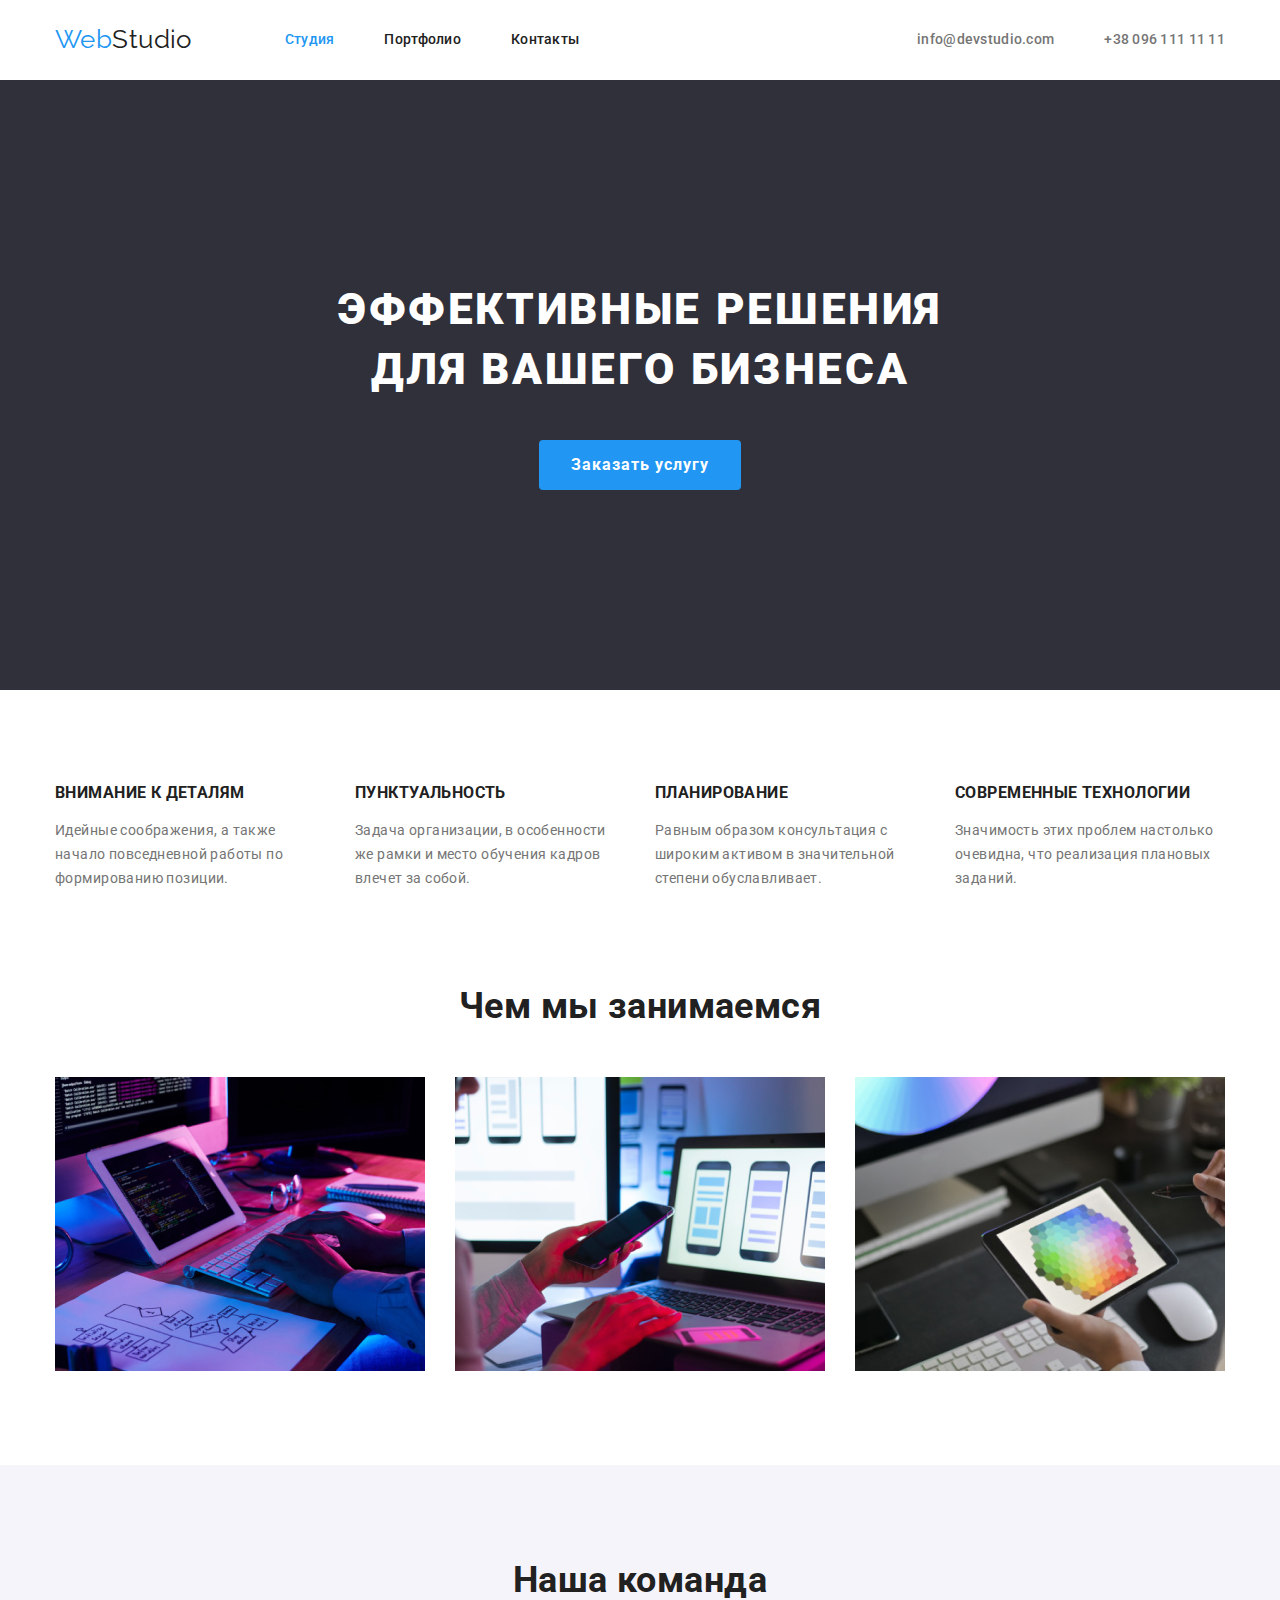
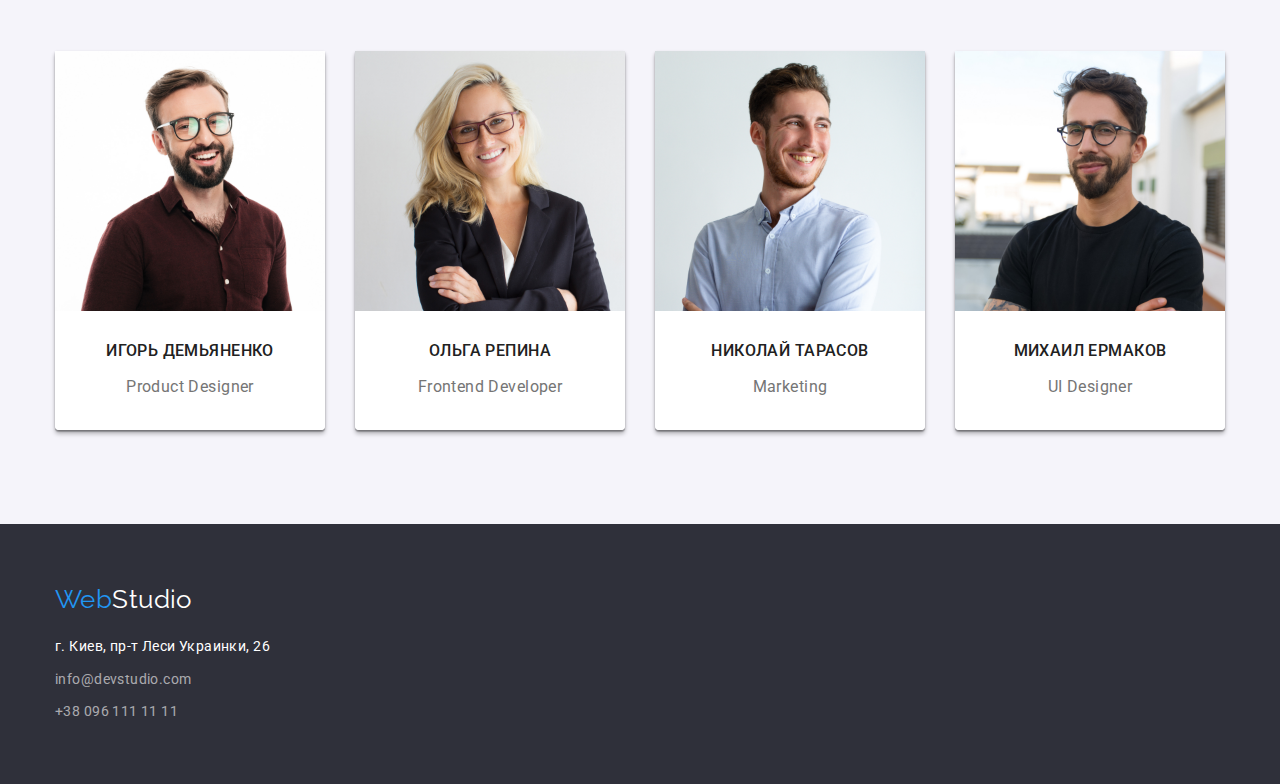
==== index.html @ 0810f449 "Add files from hm#3" ====
<!DOCTYPE html>
<html lang="ru">
  <head>
    <meta charset="UTF-8">
    <meta name="viewport" content="width=device-width, initial-scale=1.0">
    <title>Студия</title>
    <link 
        href="https://fonts.googleapis.com/css2?family=Raleway:wght@700&family=Roboto:wght@400;500;700;900&display=swap" rel="stylesheet">
    <link 
        rel="stylesheet" href="https://cdnjs.cloudflare.com/ajax/libs/modern-normalize/1.0.0/modern-normalize.min.css">
    <link rel="stylesheet" href="./css/styles.css" />
  </head>
  <body>
      <!-- Шапка сайта -->
    <header>
        <div class="container header">
            <nav class="site-nav-menu">
                <a href="./index.html" class="logo" lang="en"> Web<span class="accent">Studio</span></a>
                <ul class="site-nav list">
                    <li class="item"><a href="" class="link current">Студия</a></li>
                    <li class="item"><a href="./portfolio.html" class="link">Портфолио</a></li>
                    <li class="item"><a href="" class="link">Контакты</a></li>
                </ul>
            </nav>
                      
            <ul class="contacts list">
                <li class="item"><a href="mailto:info@devstudio.com" lang="en" class="link">info@devstudio.com</a></li>
                <li class="item"><a href="tel:+380961111111" class="link">+38 096 111 11 11</a></li>
            </ul>           
        </div>
    </header>

    <main>
    <!-- Герой -->
    <section class="hero">
        <h1 class="hero-title">Эффективные решения <br> для вашего бизнеса</h1>
        <button class="button primary">Заказать услугу</button>
    </section>

    <!-- Наши особенности -->
    <section>
        <div class="container feature-list">
            <h2 hidden>Наши особенности</h2>
                <ul class="features list">
                    <li class="item">
                        <h3 class="title">Внимание к деталям</h3>
                            <p>
                                Идейные соображения, а также начало повседневной работы по формированию позиции.
                            </p>
                    </li>
                    <li class="item">
                        <h3 class="title">Пунктуальность</h3>
                            <p>
                                Задача организации, в особенности же рамки и место обучения кадров влечет за собой.
                            </p>
                </li>
                <li class="item">
                    <h3 class="title">Планирование</h3>
                        <p>
                            Равным образом консультация с широким активом в значительной степени обуславливает.
                        </p>
                </li>
                <li class="item">
                    <h3 class="title">Современные технологии</h3>
                        <p>
                            Значимость этих проблем настолько очевидна, что реализация плановых заданий.
                        </p>
                </li>
            </ul>         
        </div>
    </section>

    <!-- Чем мы занимаемся -->
    <section class="section">
        <div class="container">
            <h2 class="section-title">Чем мы занимаемся</h2>

            <ul class="services list">
                <li class="item">
                    <a href="">
                        <img src="./images/programer-working-his-desk-office.jpg" alt="программист работает" width="370">
                    </a>
                </li>
                <li class="item">
                    <a href="">
                        <img src="./images/developing-application-smartphones.jpg" alt="смартфон приложения" width="370">
                    </a>
                </li>
                <li class="item">
                    <a href="">
                        <img src="./images/selection-graphic-tablet.jpg" alt="планшет графика" width="370">
                    </a>   
                </li>
            </ul>
        </div>
    </section>

    <!-- Наша команда -->
    <section class="section-team">
        <div class="container">
            <h2 class="section-title">Наша команда</h2>

            <ul class="members list">
                <li class="item">
                    <img src="./images/igor-demianenko.jpg" alt="Игорь Демьяненко дизайнер" width="270"> 
                    <div class="members-item">
                        <h3 class="title">Игорь Демьяненко</h3>
                        <p lang="en" class="role">Product Designer</p>   
                    </div>
                </li>
                <li class="item">
                    <img src="./images/olga-repina.jpg" alt="Ольга Репина разработчик" width="270">
                    <div class="members-item">
                        <h3 class="title">Ольга Репина</h3>
                        <p lang="en" class="role">Frontend Developer</p>
                    </div>
                </li>
                <li class="item"> 
                    <img src="./images/nikolai-tarasov.jpg" alt="Николай Тарасов маркетинг" width="270">
                    <div class="members-item">
                        <h3 class="title">Николай Тарасов</h3>
                        <p lang="en" class="role">Marketing</p>
                    </div>
                </li>
                <li class="item">
                    <img src="./images/mikhail-yermakov.jpg" alt="Михаил Ермаков дизайнер" width="270">
                    <div class="members-item">
                        <h3 class="title">Михаил Ермаков</h3>
                        <p lang="en" class="role">UI Designer</p>
                    </div>
                </li>
            </ul>
        </div>
    </section>
    </main>

    <!-- Футер -->
    <footer class="address">
        <div class="container address-nav">
            <a href="./" class="logo" lang="en">Web<span class="accent-footer">Studio</span></a>

                <address>
                    <ul class="address list">
                        <li class="item"><a href="https://goo.gl/maps/F7UoxzN7m9sb4z4G9" target="_blank" rel="noopener noreferer" class="link">г. Киев, пр-т Леси Украинки, 26</a></li>  
                        <li class="item"><a href="mailto:info@devstudio.com" lang="en" class="contact">info@devstudio.com</a></li> 
                        <li><a href="tel:+380961111111" class="contact">+38 096 111 11 11</a></li>
                    </ul>
                </address>
        </div>
    </footer>
  </body>
</html>
---- css/styles.css ----
/* цвет основного текста color: #757575;  */
/* вторичный цвет текста color: #212121; */
/* белый color: #FFFFFF; */
/* акцент color: #2196F3; */
/* цвет контакта rgba(255, 255, 255, 0.6); */
/* основной цвет фона background: #FFFFFF; */
/* вторичный цвет фона background: #2F303A; */
/* дополнительный цвет фона background: #F5F4FA; */
/*цвет линии: #ECECEC; */

:root {
    --primary-text-color: #757575;
    --title-text-color: #212121;
    --white-color: #FFFFFF;
    --accent-color: #2196F3;
    --contact-color: rgba(255, 255, 255, 0.6);
    --additional-bg-color: #F5F4FA;
    --secondary-bg-color: #2F303A;
    --border-line-color: #EEEEEE;
    --additional-line-color: #ECECEC;
}

html {
    box-sizing: border-box;
}

img {
    display: block;
}

body {
    background-color: var(--white-color);
    color: var(--primary-text-color);
    font-family: Roboto, sans-serif;
    font-size: 14px;
    line-height: 1.7;
    letter-spacing: 0.03em;
}

.list {
    list-style: none;
    padding: 0;
    margin: 0;
}

.container {
    margin-right: auto;
    margin-left: auto;
    width: 1200px;
    padding-left: 15px;
    padding-right: 15px;
}

/* logo */
.logo {
    display: block;
    padding-top: 24px;
    padding-bottom: 25px;

    color: var(--accent-color);
    font-family: Raleway, sans-serif;
    font-size: 26px;
    line-height: 1.2;
    text-decoration: none;
}

.logo .accent {
    color: var(--title-text-color);
}

.header {
    display: flex;
    align-items: center;
}

/* site-nav */
.site-nav{
    display: flex;
    margin-left: 93px;
}

.site-nav-menu {
    display: flex;
}

.site-nav .item:not(:last-child) {
    margin-right: 50px;
}

.site-nav .link {
    display: block;
    padding-top: 32px;
    padding-bottom: 32px;

    color: var(--title-text-color);
    font-weight: 500;
    line-height: 1.14;
    letter-spacing: 0.02em;
    text-decoration: none;
    
}

.site-nav .link:hover,
.site-nav .link:focus {
    color: var(--accent-color);
}

.site-nav .link.current {
    color: var(--accent-color);
}

/* contacts */
.contacts {
    display: flex;
    margin-left: auto;
}

.contacts .item + .item {
    margin-left: 50px;
}

.contacts .link {
    display: block;
    padding-top: 32px;
    padding-bottom: 32px;

    color: var(--primary-text-color);
    font-weight: 500;
    line-height: 1.14;
    letter-spacing: 0.02em;
    text-decoration: none;
}

.contacts .link:hover,
.contacts .link:focus {
    color: var(--accent-color);
}

/* стили для index.html */

/* hero */
.hero-title {
    margin-top: 0;
    margin-bottom: 40px;
    color: var(--white-color);
    font-weight: 900;
    font-size: 44px;
    line-height: 1.36; 
    text-transform: uppercase;
    letter-spacing: 0.06em;
}
.hero {
    background-color: var(--secondary-bg-color);
    /*outline: 2px solid tomato;*/
    text-align: center;
    padding-top: 200px;
    padding-bottom: 200px;
}

/* feature-list */
.title {
    color: var(--title-text-color);
    font-weight: 700;
    line-height: 1.14;
    text-transform: uppercase;
    margin-top: 0;
    margin-bottom: 10;
}

.features {
    display: flex;
    flex-wrap: wrap;
}

.features .item {
    width: 270px;
}

.features .item:not(:last-child) {
    margin-right: 30px;
}

.feature-list p {
    margin-top: 0;
    margin-bottom: 0;
}

.feature-list {
    padding-top: 94px;
    padding-bottom: 94px;
}

/* section */
.section-title {
    color: var(--title-text-color);
    font-weight: 700;
    font-size: 36px;
    line-height: 1.17;
    text-align: center;
    margin-top: 0;
    margin-bottom: 50px;
}

.section {
    padding-bottom: 94px;
}

.services {
    display: flex;
    flex-wrap: wrap; 
}

.services .item {
    width: 370px;
}

.services .item:not(:last-child) {
    margin-right: 30px;
}


/* our team */
.members .title {
    color: var(--title-text-color);
    font-weight: 500;
    font-size: 16px;
    line-height: 1.19;
    text-align: center;
}

.members .role {
    font-size: 16px;
    line-height: 1.19px;
    text-align: center;
}

.section-team {
    background-color: var(--additional-bg-color);
    padding-top: 94px;
    padding-bottom: 94px;

}

.section-team p {
    margin-top: 0;
    margin-bottom: 0;
    display: inline-block;
    
}

.members-item {
    min-width: 270px;
    text-align: center;
    background-color: var(--white-color);
    margin-left: 0;
    margin-right: 0;
    padding-top: 30px;
    padding-bottom: 30px;
    border-bottom-left-radius: 4px;
    border-bottom-right-radius: 4px;
}

.members {
    display: flex;
    flex-wrap: wrap;
}

.members .item {
    display: inline-block;
    width: 270px;
    border-bottom-left-radius: 4px;
    border-bottom-right-radius: 4px;
    box-shadow: 0px 2px 1px rgba(0, 0, 0, 0.2), 0px 1px 1px rgba(0, 0, 0, 0.14), 0px 1px 3px rgba(0, 0, 0, 0.12), 0px 4px 4px rgba(0, 0, 0 ,0.25);
}

.members .item:not(:last-child) {
    margin-right: 30px;
}

/* button */
.button {
    color: var(--title-text-color);
    background-color: var(--additional-bg-color);
    font-family: inherit;
}

.button.primary {
    border-radius: 4px;
    padding: 10px 32px;
    display: inline-block;
    min-width: 200px;
    border: transparent;
    color: var(--white-color);
    background-color: var(--accent-color);
    font-weight: 700;
    font-size: 16px;
    line-height: 1.9;
    align-items: center;
    text-align: center;
    letter-spacing: 0.06em;
}


/* footer */
.logo .accent-footer {
    color: var(--white-color);
}

.address .link {
    color: var(--white-color);
    font-style: normal;
    font-size: 14px;
    line-height: 1.7;
    text-decoration: none;
    
}

.address .contact {
    color: var(--contact-color);
    font-style: normal;
    font-size: 14px;
    line-height: 1.7;
    text-decoration: none;
}

.address {
    background-color: var(--secondary-bg-color);
}

.address-nav {
    padding-top: 60px;
    padding-bottom: 60px;

}

.address-nav .logo {
    padding-top: 0;
    padding-bottom: 20px;
}

.address .item {
    margin-bottom: 9px;
}

/* стили для potfolio.html */

hr {
    border: none;
    background-color: var(--additional-line-color);
    height: 1px;
}

/* portfolio-nav */
.button.secondary {
    border-radius: 4px;
    padding: 6px 22px;
    display: inline-block;
    min-width: 73px;
    border: transparent;
    color: var(--title-text-color);
    background-color: var(--additional-bg-color);
    font-weight: 500;
    font-size: 16px;
    line-height: 1.6;
    text-align: center;   
}

.button.secondary:hover,
.button.secondary:focus {
    color: var(--white-color);
    background-color: var(--accent-color);
}

.portfolio {
    padding-bottom: 94px;
    margin-top: 94px;
}

.portfolio-nav {
    display: flex;
    justify-content: space-between;
}

.flex-container {
    margin-right: auto;
    margin-left: auto;
    width: 611px;
    padding-bottom: 16px;
    margin-bottom: 34px;
}

/* work-list */

.work-nav p {
    margin-top: 0;
    margin-bottom: 0;
}

.work-nav {
    display: flex;
    flex-wrap: wrap;
    
}
.work-nav .title {
    color: var(--title-text-color);
    font-weight: 700;
    font-size: 18px;
    line-height: 2;
    letter-spacing: 0.06em;
    margin-bottom: 4px;
}

.work-nav .description {
    color: var(--primary-text-color);
    font-size: 16px;
    line-height: 1.88;
}

.work-nav .link {
    text-decoration: none;
}

.product-list {
    min-width: 322px;
    text-align: left;
    margin-left: 0;
    margin-right: 0;
    padding: 20px 24px;
}

.work-nav .item {
    width: 370px;
    margin-right: 30px;
    margin-bottom: 30px;
    border: 1px solid var(--border-line-color);
    box-shadow: none;
}

.work-nav .item:nth-child(3n) {
    margin-right: 0;
}

.work-nav .item:nth-child(- n + 3) {
    margin-bottom: 0;
}
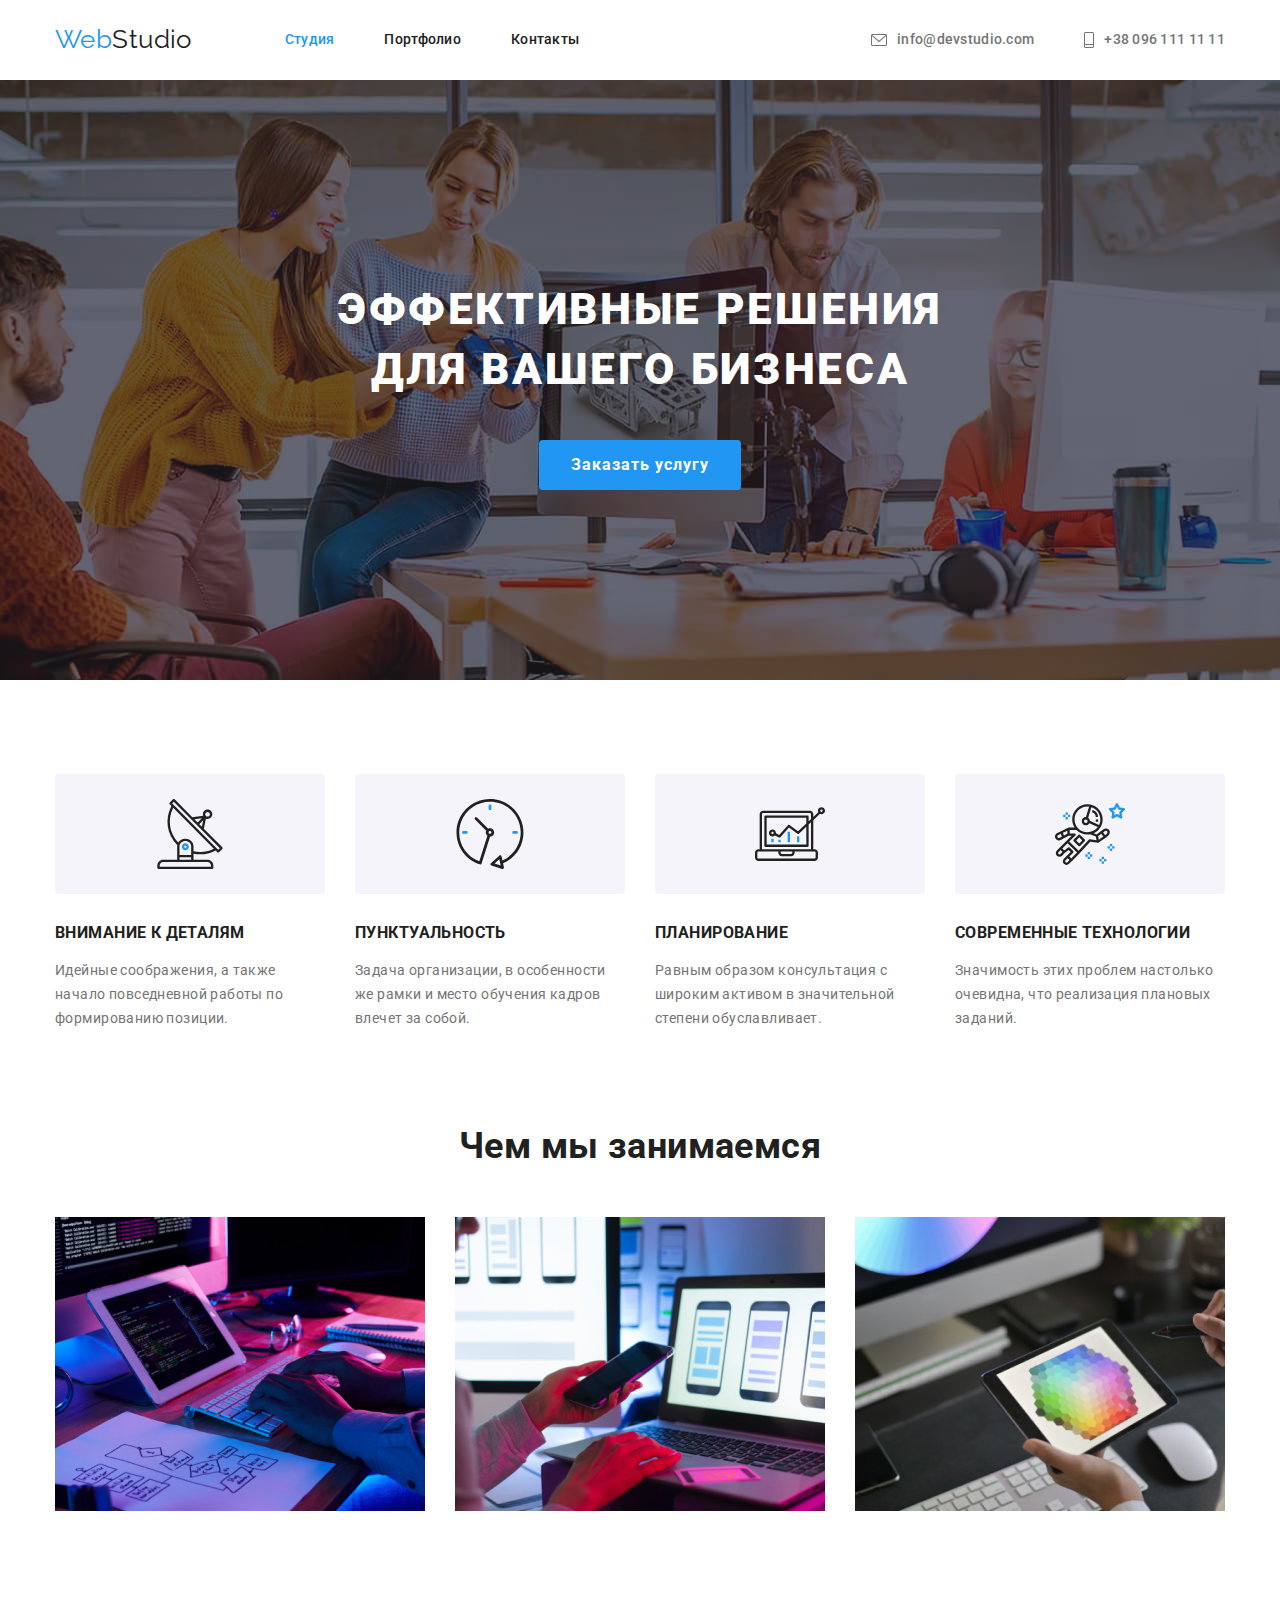
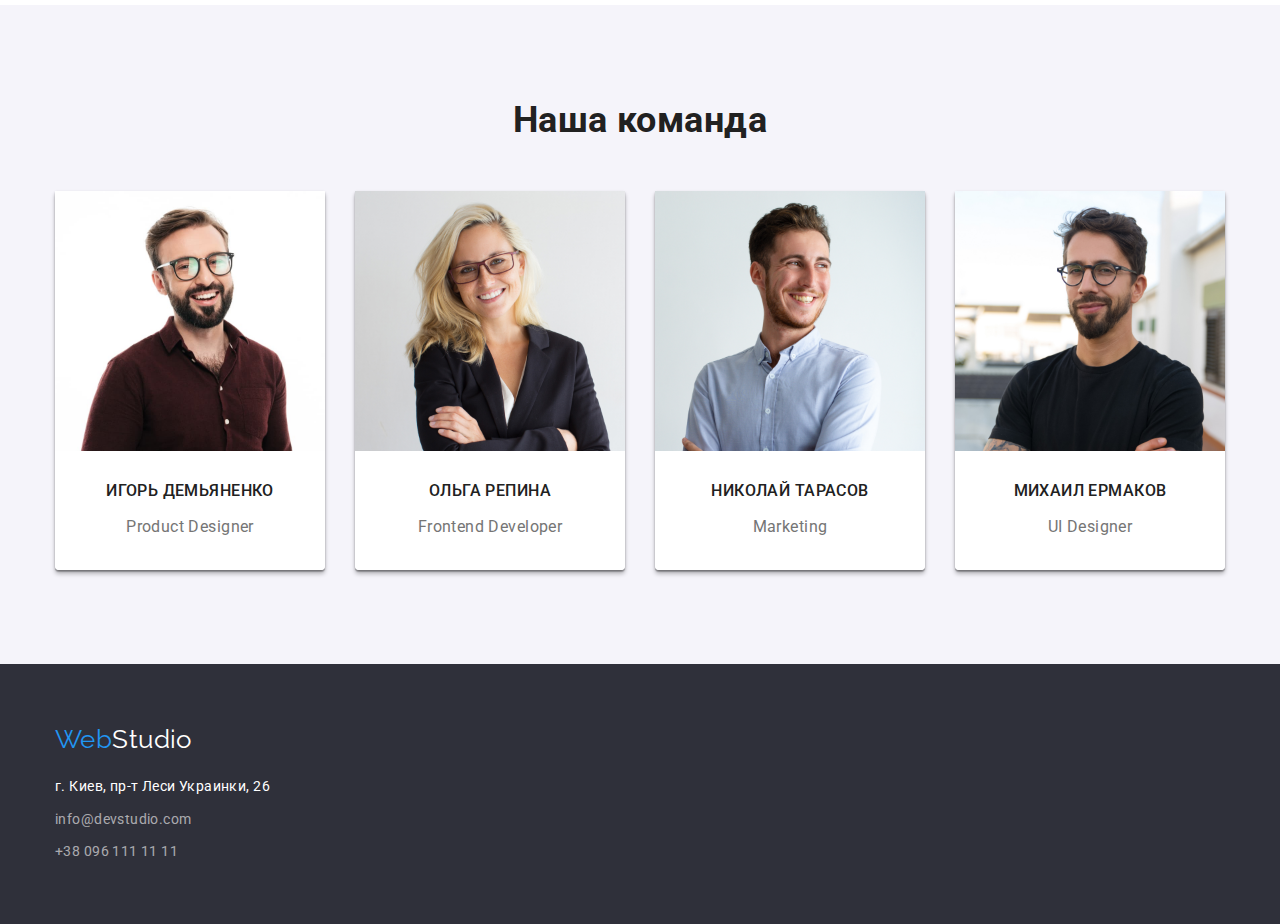
==== commit ea630969: "Add hero overlay & icons for header contacts+feateres" ====
--- a/index.html
+++ b/index.html
@@ -24,8 +24,8 @@
             </nav>
                       
             <ul class="contacts list">
-                <li class="item"><a href="mailto:info@devstudio.com" lang="en" class="link">info@devstudio.com</a></li>
-                <li class="item"><a href="tel:+380961111111" class="link">+38 096 111 11 11</a></li>
+                <li class="item"><a href="mailto:info@devstudio.com" lang="en" class="link icon-email">info@devstudio.com</a></li>
+                <li class="item"><a href="tel:+380961111111" class="link icon-phone">+38 096 111 11 11</a></li>
             </ul>           
         </div>
     </header>
@@ -42,25 +42,25 @@
         <div class="container feature-list">
             <h2 hidden>Наши особенности</h2>
                 <ul class="features list">
-                    <li class="item">
+                    <li class="item icon-details">
                         <h3 class="title">Внимание к деталям</h3>
                             <p>
                                 Идейные соображения, а также начало повседневной работы по формированию позиции.
                             </p>
                     </li>
-                    <li class="item">
+                    <li class="item icon-punctuality">
                         <h3 class="title">Пунктуальность</h3>
                             <p>
                                 Задача организации, в особенности же рамки и место обучения кадров влечет за собой.
                             </p>
                 </li>
-                <li class="item">
+                <li class="item icon-planning">
                     <h3 class="title">Планирование</h3>
                         <p>
                             Равным образом консультация с широким активом в значительной степени обуславливает.
                         </p>
                 </li>
-                <li class="item">
+                <li class="item icon-technologies">
                     <h3 class="title">Современные технологии</h3>
                         <p>
                             Значимость этих проблем настолько очевидна, что реализация плановых заданий.
@@ -77,19 +77,13 @@
 
             <ul class="services list">
                 <li class="item">
-                    <a href="">
-                        <img src="./images/programer-working-his-desk-office.jpg" alt="программист работает" width="370">
-                    </a>
+                    <img src="./images/programer-working-his-desk-office.jpg" alt="программист работает" width="370">
                 </li>
                 <li class="item">
-                    <a href="">
-                        <img src="./images/developing-application-smartphones.jpg" alt="смартфон приложения" width="370">
-                    </a>
+                    <img src="./images/developing-application-smartphones.jpg" alt="смартфон приложения" width="370">
                 </li>
                 <li class="item">
-                    <a href="">
-                        <img src="./images/selection-graphic-tablet.jpg" alt="планшет графика" width="370">
-                    </a>   
+                    <img src="./images/selection-graphic-tablet.jpg" alt="планшет графика" width="370"> 
                 </li>
             </ul>
         </div>
@@ -102,7 +96,7 @@
 
             <ul class="members list">
                 <li class="item">
-                    <img src="./images/igor-demianenko.jpg" alt="Игорь Демьяненко дизайнер" width="270"> 
+                    <img src="./images/igor-demianenko-opt.jpg" alt="Игорь Демьяненко дизайнер" width="270"> 
                     <div class="members-item">
                         <h3 class="title">Игорь Демьяненко</h3>
                         <p lang="en" class="role">Product Designer</p>   
--- a/css/styles.css
+++ b/css/styles.css
@@ -113,6 +113,7 @@
 .contacts {
     display: flex;
     margin-left: auto;
+    align-items: center;
 }
 
 .contacts .item + .item {
@@ -120,15 +121,36 @@
 }
 
 .contacts .link {
-    display: block;
+    display: inline-flex;
     padding-top: 32px;
     padding-bottom: 32px;
+    align-items: center;
 
     color: var(--primary-text-color);
     font-weight: 500;
     line-height: 1.14;
     letter-spacing: 0.02em;
     text-decoration: none;
+}
+
+.contacts .link::before {
+    content:'';
+    margin-right: 10px;
+    
+    background-repeat: no-repeat;
+    background-position: center;
+}
+
+.icon-email::before {
+    background-image: url('../images/icon-envelope.svg');
+    width: 16px;
+    height: 12px;
+}
+
+.icon-phone::before {
+    background-image: url('../images/icon-vector.svg');
+    width: 10px;
+    height: 16px;
 }
 
 .contacts .link:hover,
@@ -150,8 +172,22 @@
     letter-spacing: 0.06em;
 }
 .hero {
+    max-width: 1600px;
+    height: 600px;
+    margin-left: auto;
+    margin-right: auto;
     background-color: var(--secondary-bg-color);
     /*outline: 2px solid tomato;*/
+    background-image: linear-gradient(
+        to right,
+        rgba(47, 48, 58, 0.4),
+        rgba(47, 48, 58, 0.4)
+        ),
+        url('../images/Img-hero-opt.jpg');
+    background-size: cover;
+    background-position: center;
+    background-repeat: no-repeat;
+
     text-align: center;
     padding-top: 200px;
     padding-bottom: 200px;
@@ -174,6 +210,35 @@
 
 .features .item {
     width: 270px;
+}
+
+.features .item::before {
+    display: block;
+    content: '';
+    height: 120px;
+    /*outline: 2px solid tomato;*/
+    margin-bottom: 30px;
+    border-radius: 4px;
+
+    background-repeat: no-repeat;
+    background-position: center;
+    background-color: var(--additional-bg-color);
+}
+
+.icon-details::before {
+    background-image: url('../images/icon-antenna.svg');
+}
+
+.icon-punctuality::before {
+    background-image: url('../images/icon-clock.svg');
+}
+
+.item.icon-planning::before {
+    background-image: url('../images/icon-diagram.svg');
+}
+
+.icon-technologies::before {
+    background-image: url('../images/icon-astronaut.svg');
 }
 
 .features .item:not(:last-child) {
@@ -348,6 +413,8 @@
     border: none;
     background-color: var(--additional-line-color);
     height: 1px;
+     margin-top: 0;
+    margin-bottom: 0;
 }
 
 /* portfolio-nav */
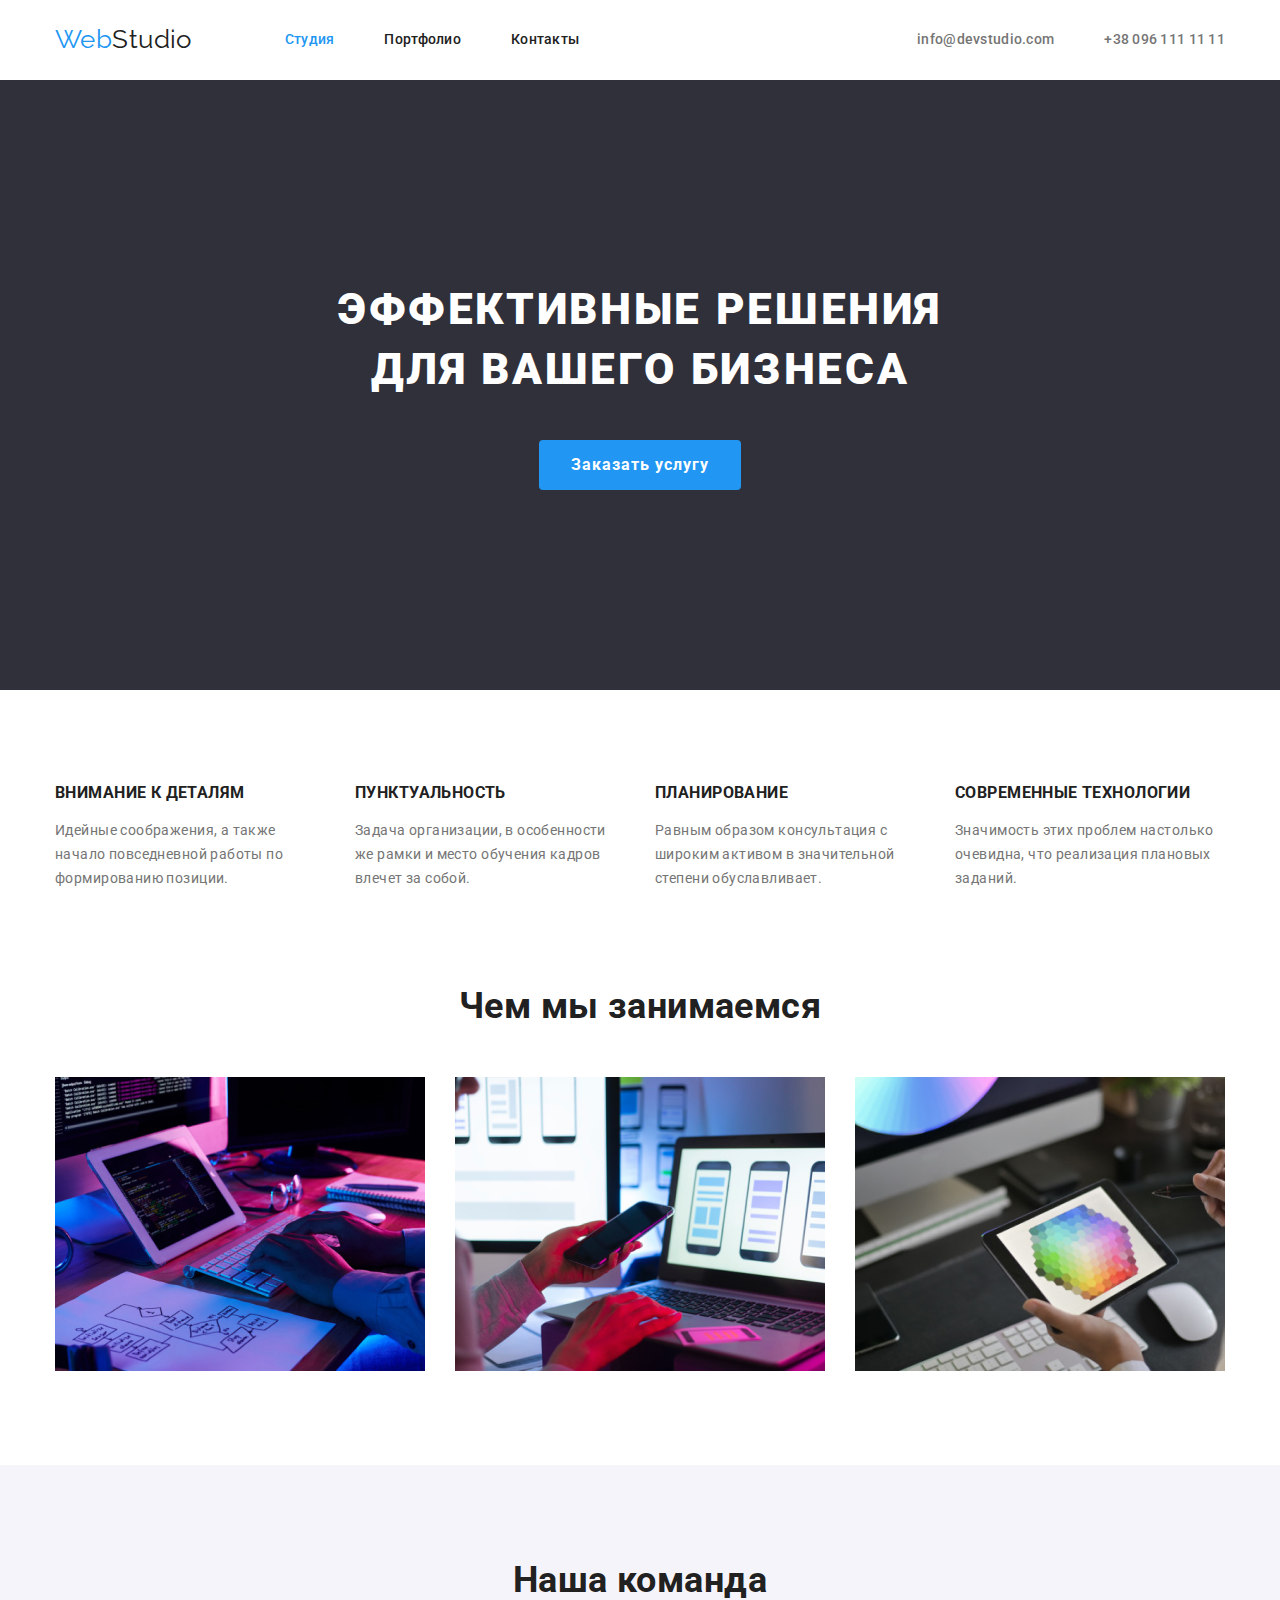
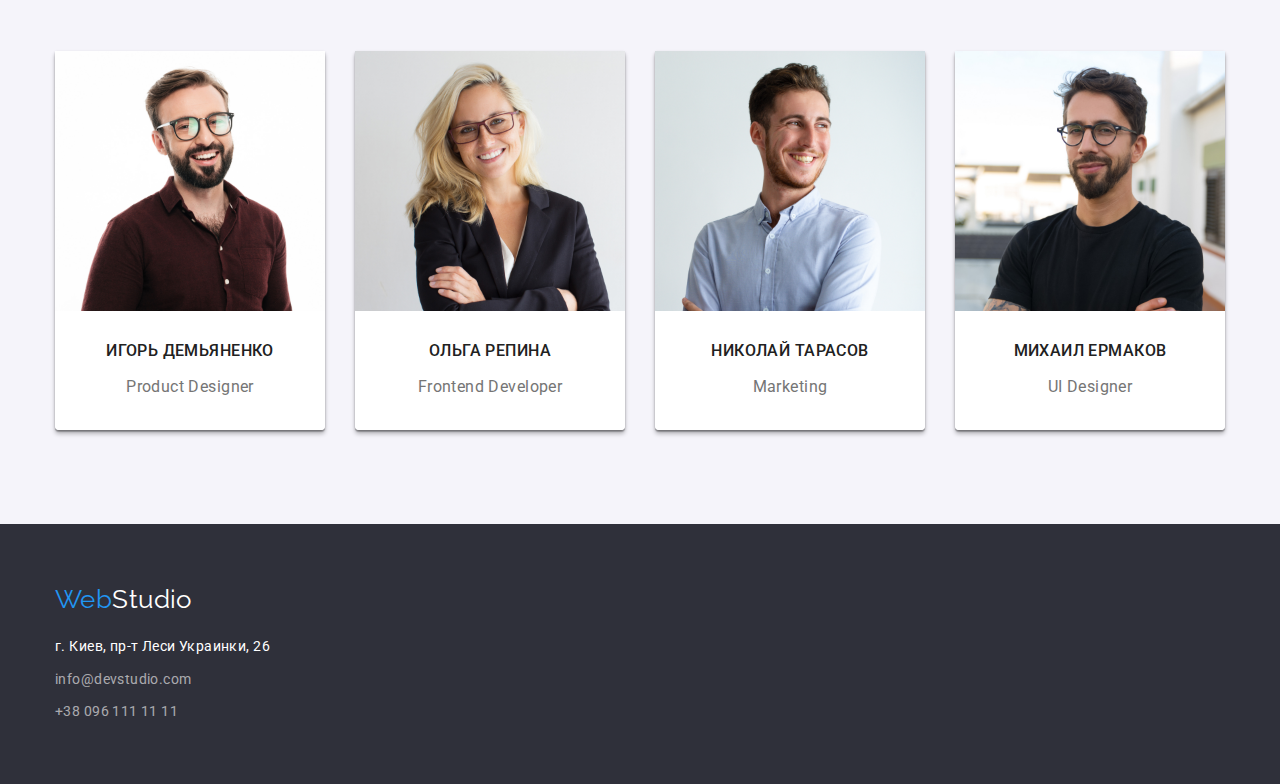
==== commit e83e62b7: "Revert "Add hero overlay & icons for header contacts+feateres"" ====
--- a/index.html
+++ b/index.html
@@ -24,8 +24,8 @@
             </nav>
                       
             <ul class="contacts list">
-                <li class="item"><a href="mailto:info@devstudio.com" lang="en" class="link icon-email">info@devstudio.com</a></li>
-                <li class="item"><a href="tel:+380961111111" class="link icon-phone">+38 096 111 11 11</a></li>
+                <li class="item"><a href="mailto:info@devstudio.com" lang="en" class="link">info@devstudio.com</a></li>
+                <li class="item"><a href="tel:+380961111111" class="link">+38 096 111 11 11</a></li>
             </ul>           
         </div>
     </header>
@@ -42,25 +42,25 @@
         <div class="container feature-list">
             <h2 hidden>Наши особенности</h2>
                 <ul class="features list">
-                    <li class="item icon-details">
+                    <li class="item">
                         <h3 class="title">Внимание к деталям</h3>
                             <p>
                                 Идейные соображения, а также начало повседневной работы по формированию позиции.
                             </p>
                     </li>
-                    <li class="item icon-punctuality">
+                    <li class="item">
                         <h3 class="title">Пунктуальность</h3>
                             <p>
                                 Задача организации, в особенности же рамки и место обучения кадров влечет за собой.
                             </p>
                 </li>
-                <li class="item icon-planning">
+                <li class="item">
                     <h3 class="title">Планирование</h3>
                         <p>
                             Равным образом консультация с широким активом в значительной степени обуславливает.
                         </p>
                 </li>
-                <li class="item icon-technologies">
+                <li class="item">
                     <h3 class="title">Современные технологии</h3>
                         <p>
                             Значимость этих проблем настолько очевидна, что реализация плановых заданий.
@@ -77,13 +77,19 @@
 
             <ul class="services list">
                 <li class="item">
-                    <img src="./images/programer-working-his-desk-office.jpg" alt="программист работает" width="370">
+                    <a href="">
+                        <img src="./images/programer-working-his-desk-office.jpg" alt="программист работает" width="370">
+                    </a>
                 </li>
                 <li class="item">
-                    <img src="./images/developing-application-smartphones.jpg" alt="смартфон приложения" width="370">
+                    <a href="">
+                        <img src="./images/developing-application-smartphones.jpg" alt="смартфон приложения" width="370">
+                    </a>
                 </li>
                 <li class="item">
-                    <img src="./images/selection-graphic-tablet.jpg" alt="планшет графика" width="370"> 
+                    <a href="">
+                        <img src="./images/selection-graphic-tablet.jpg" alt="планшет графика" width="370">
+                    </a>   
                 </li>
             </ul>
         </div>
@@ -96,7 +102,7 @@
 
             <ul class="members list">
                 <li class="item">
-                    <img src="./images/igor-demianenko-opt.jpg" alt="Игорь Демьяненко дизайнер" width="270"> 
+                    <img src="./images/igor-demianenko.jpg" alt="Игорь Демьяненко дизайнер" width="270"> 
                     <div class="members-item">
                         <h3 class="title">Игорь Демьяненко</h3>
                         <p lang="en" class="role">Product Designer</p>   
--- a/css/styles.css
+++ b/css/styles.css
@@ -113,7 +113,6 @@
 .contacts {
     display: flex;
     margin-left: auto;
-    align-items: center;
 }
 
 .contacts .item + .item {
@@ -121,36 +120,15 @@
 }
 
 .contacts .link {
-    display: inline-flex;
+    display: block;
     padding-top: 32px;
     padding-bottom: 32px;
-    align-items: center;
 
     color: var(--primary-text-color);
     font-weight: 500;
     line-height: 1.14;
     letter-spacing: 0.02em;
     text-decoration: none;
-}
-
-.contacts .link::before {
-    content:'';
-    margin-right: 10px;
-    
-    background-repeat: no-repeat;
-    background-position: center;
-}
-
-.icon-email::before {
-    background-image: url('../images/icon-envelope.svg');
-    width: 16px;
-    height: 12px;
-}
-
-.icon-phone::before {
-    background-image: url('../images/icon-vector.svg');
-    width: 10px;
-    height: 16px;
 }
 
 .contacts .link:hover,
@@ -172,22 +150,8 @@
     letter-spacing: 0.06em;
 }
 .hero {
-    max-width: 1600px;
-    height: 600px;
-    margin-left: auto;
-    margin-right: auto;
     background-color: var(--secondary-bg-color);
     /*outline: 2px solid tomato;*/
-    background-image: linear-gradient(
-        to right,
-        rgba(47, 48, 58, 0.4),
-        rgba(47, 48, 58, 0.4)
-        ),
-        url('../images/Img-hero-opt.jpg');
-    background-size: cover;
-    background-position: center;
-    background-repeat: no-repeat;
-
     text-align: center;
     padding-top: 200px;
     padding-bottom: 200px;
@@ -210,35 +174,6 @@
 
 .features .item {
     width: 270px;
-}
-
-.features .item::before {
-    display: block;
-    content: '';
-    height: 120px;
-    /*outline: 2px solid tomato;*/
-    margin-bottom: 30px;
-    border-radius: 4px;
-
-    background-repeat: no-repeat;
-    background-position: center;
-    background-color: var(--additional-bg-color);
-}
-
-.icon-details::before {
-    background-image: url('../images/icon-antenna.svg');
-}
-
-.icon-punctuality::before {
-    background-image: url('../images/icon-clock.svg');
-}
-
-.item.icon-planning::before {
-    background-image: url('../images/icon-diagram.svg');
-}
-
-.icon-technologies::before {
-    background-image: url('../images/icon-astronaut.svg');
 }
 
 .features .item:not(:last-child) {
@@ -413,8 +348,6 @@
     border: none;
     background-color: var(--additional-line-color);
     height: 1px;
-     margin-top: 0;
-    margin-bottom: 0;
 }
 
 /* portfolio-nav */
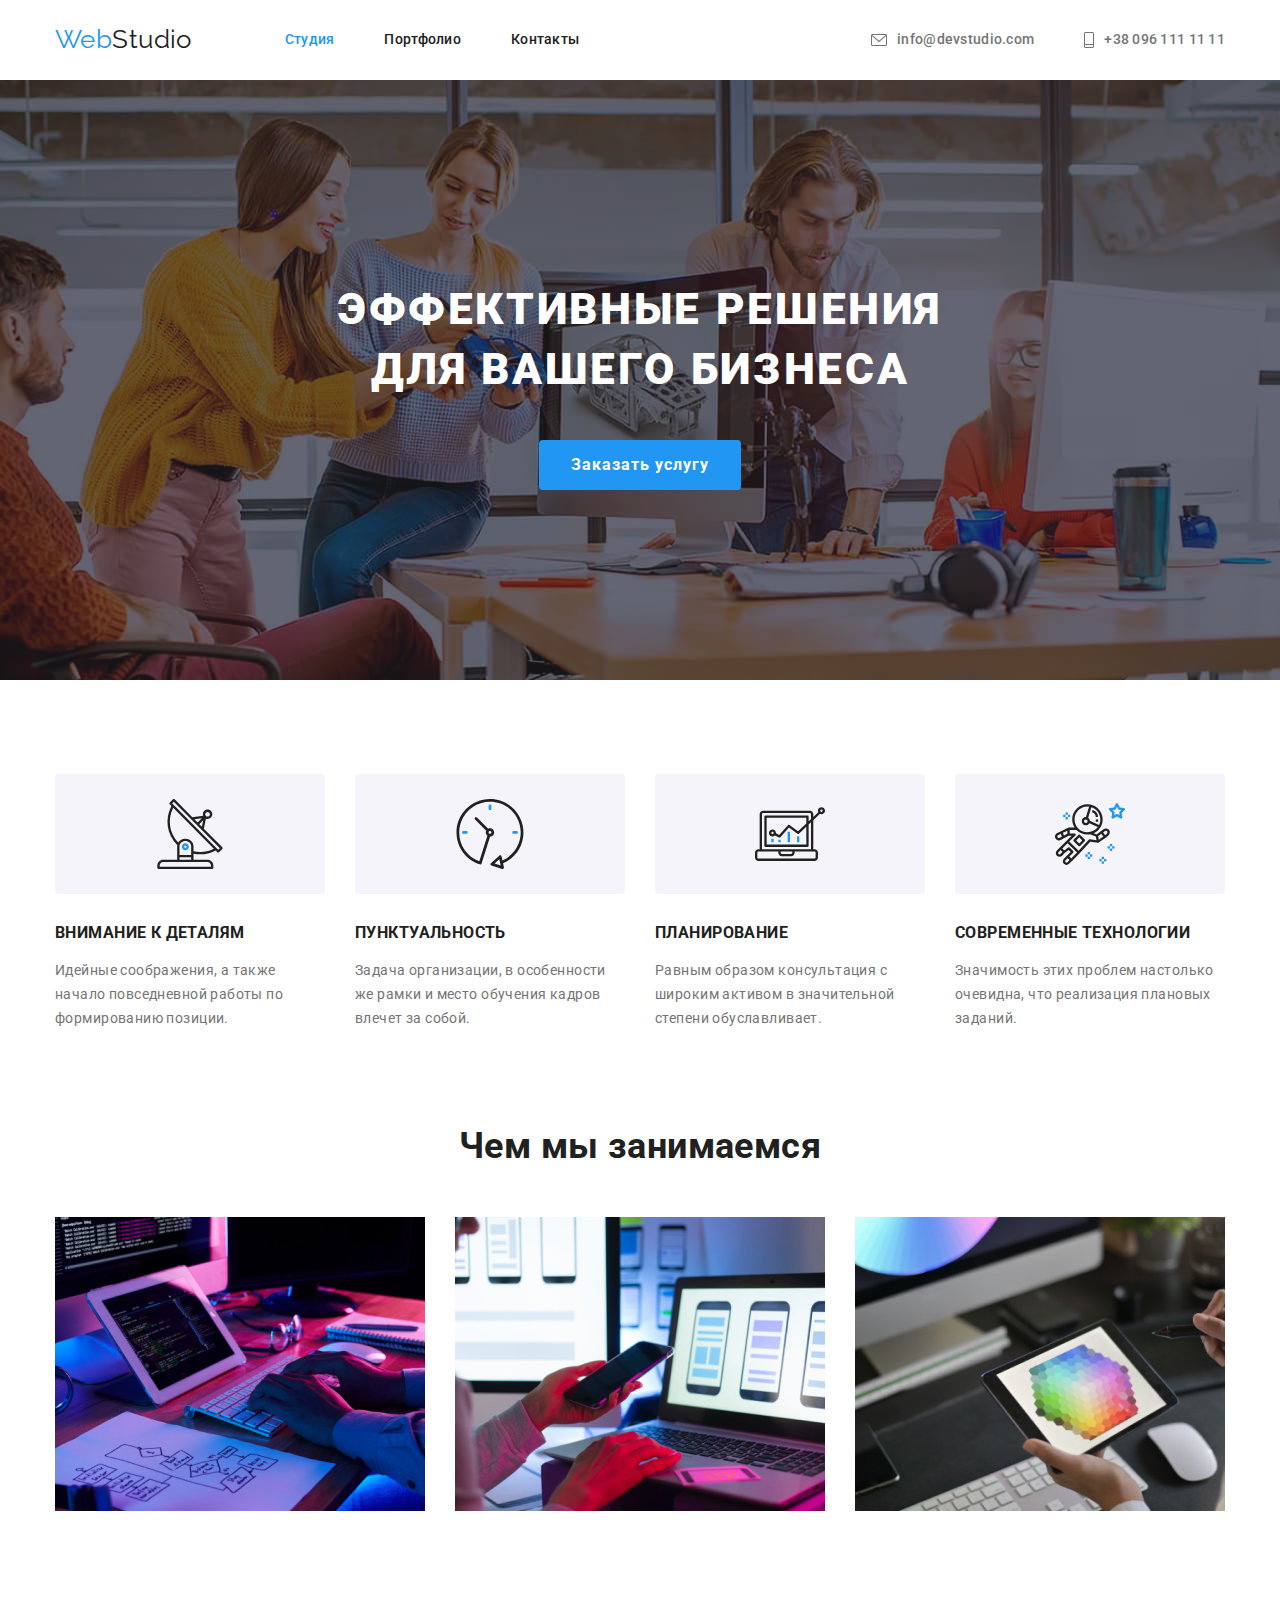
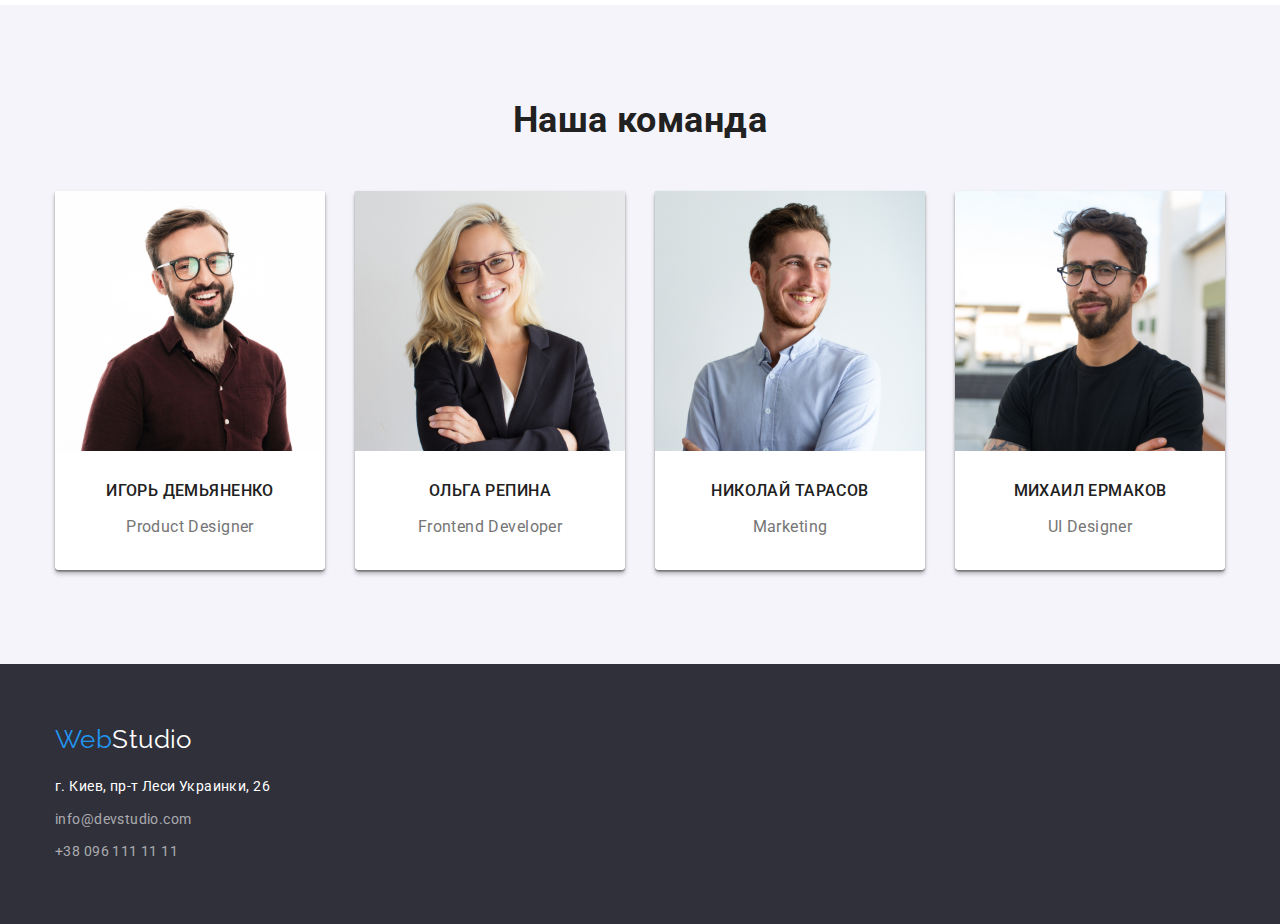
==== commit e561aff4: "Add pseudo-elements" ====
--- a/index.html
+++ b/index.html
@@ -18,14 +18,14 @@
                 <a href="./index.html" class="logo" lang="en"> Web<span class="accent">Studio</span></a>
                 <ul class="site-nav list">
                     <li class="item"><a href="" class="link current">Студия</a></li>
-                    <li class="item"><a href="./portfolio.html" class="link">Портфолио</a></li>
-                    <li class="item"><a href="" class="link">Контакты</a></li>
+                    <li class="item"><a href="./portfolio.html" class="link icon-email">Портфолио</a></li>
+                    <li class="item"><a href="" class="link icon-phone">Контакты</a></li>
                 </ul>
             </nav>
                       
             <ul class="contacts list">
-                <li class="item"><a href="mailto:info@devstudio.com" lang="en" class="link">info@devstudio.com</a></li>
-                <li class="item"><a href="tel:+380961111111" class="link">+38 096 111 11 11</a></li>
+                <li class="item"><a href="mailto:info@devstudio.com" lang="en" class="link icon-email">info@devstudio.com</a></li>
+                <li class="item"><a href="tel:+380961111111" class="link icon-phone">+38 096 111 11 11</a></li>
             </ul>           
         </div>
     </header>
@@ -42,25 +42,25 @@
         <div class="container feature-list">
             <h2 hidden>Наши особенности</h2>
                 <ul class="features list">
-                    <li class="item">
+                    <li class="item icon-details">
                         <h3 class="title">Внимание к деталям</h3>
                             <p>
                                 Идейные соображения, а также начало повседневной работы по формированию позиции.
                             </p>
                     </li>
-                    <li class="item">
+                    <li class="item icon-punctuality">
                         <h3 class="title">Пунктуальность</h3>
                             <p>
                                 Задача организации, в особенности же рамки и место обучения кадров влечет за собой.
                             </p>
                 </li>
-                <li class="item">
+                <li class="item icon-planning">
                     <h3 class="title">Планирование</h3>
                         <p>
                             Равным образом консультация с широким активом в значительной степени обуславливает.
                         </p>
                 </li>
-                <li class="item">
+                <li class="item icon-technologies">
                     <h3 class="title">Современные технологии</h3>
                         <p>
                             Значимость этих проблем настолько очевидна, что реализация плановых заданий.
--- a/css/styles.css
+++ b/css/styles.css
@@ -113,6 +113,7 @@
 .contacts {
     display: flex;
     margin-left: auto;
+    align-items: center;
 }
 
 .contacts .item + .item {
@@ -120,15 +121,36 @@
 }
 
 .contacts .link {
-    display: block;
+    display: inline-flex;
     padding-top: 32px;
     padding-bottom: 32px;
+    align-items: center;
 
     color: var(--primary-text-color);
     font-weight: 500;
     line-height: 1.14;
     letter-spacing: 0.02em;
     text-decoration: none;
+}
+
+.contacts .link::before {
+    content:'';
+    margin-right: 10px;
+
+    background-repeat: no-repeat;
+    background-position: center;
+}
+
+.icon-email::before {
+    background-image: url('../images/icon-envelope.svg');
+    width: 16px;
+    height: 12px;
+}
+
+.icon-phone::before {
+    background-image: url('../images/icon-vector.svg');
+    width: 10px;
+    height: 16px;
 }
 
 .contacts .link:hover,
@@ -150,8 +172,22 @@
     letter-spacing: 0.06em;
 }
 .hero {
+    max-width: 1600px;
+    height: 600px;
+    margin-left: auto;
+    margin-right: auto;
     background-color: var(--secondary-bg-color);
     /*outline: 2px solid tomato;*/
+    background-image: linear-gradient(
+        to right,
+        rgba(47, 48, 58, 0.4),
+        rgba(47, 48, 58, 0.4)
+        ),
+        url('../images/img-hero-opt.jpg');
+    background-size: cover;
+    background-position: center;
+    background-repeat: no-repeat;
+
     text-align: center;
     padding-top: 200px;
     padding-bottom: 200px;
@@ -174,6 +210,35 @@
 
 .features .item {
     width: 270px;
+}
+
+.features .item::before {
+    display: block;
+    content: '';
+    height: 120px;
+    /*outline: 2px solid tomato;*/
+    margin-bottom: 30px;
+    border-radius: 4px;
+
+    background-repeat: no-repeat;
+    background-position: center;
+    background-color: var(--additional-bg-color);
+}
+
+.icon-details::before {
+    background-image: url('../images/icon-antenna.svg');
+}
+
+.icon-punctuality::before {
+    background-image: url('../images/icon-clock.svg');
+}
+
+.icon-planning::before {
+    background-image: url('../images/icon-diagram.svg');
+}
+
+.icon-technologies::before {
+    background-image: url('../images/icon-astronaut.svg');
 }
 
 .features .item:not(:last-child) {
@@ -348,6 +413,8 @@
     border: none;
     background-color: var(--additional-line-color);
     height: 1px;
+    margin-top: 0;
+    margin-bottom: 0;
 }
 
 /* portfolio-nav */
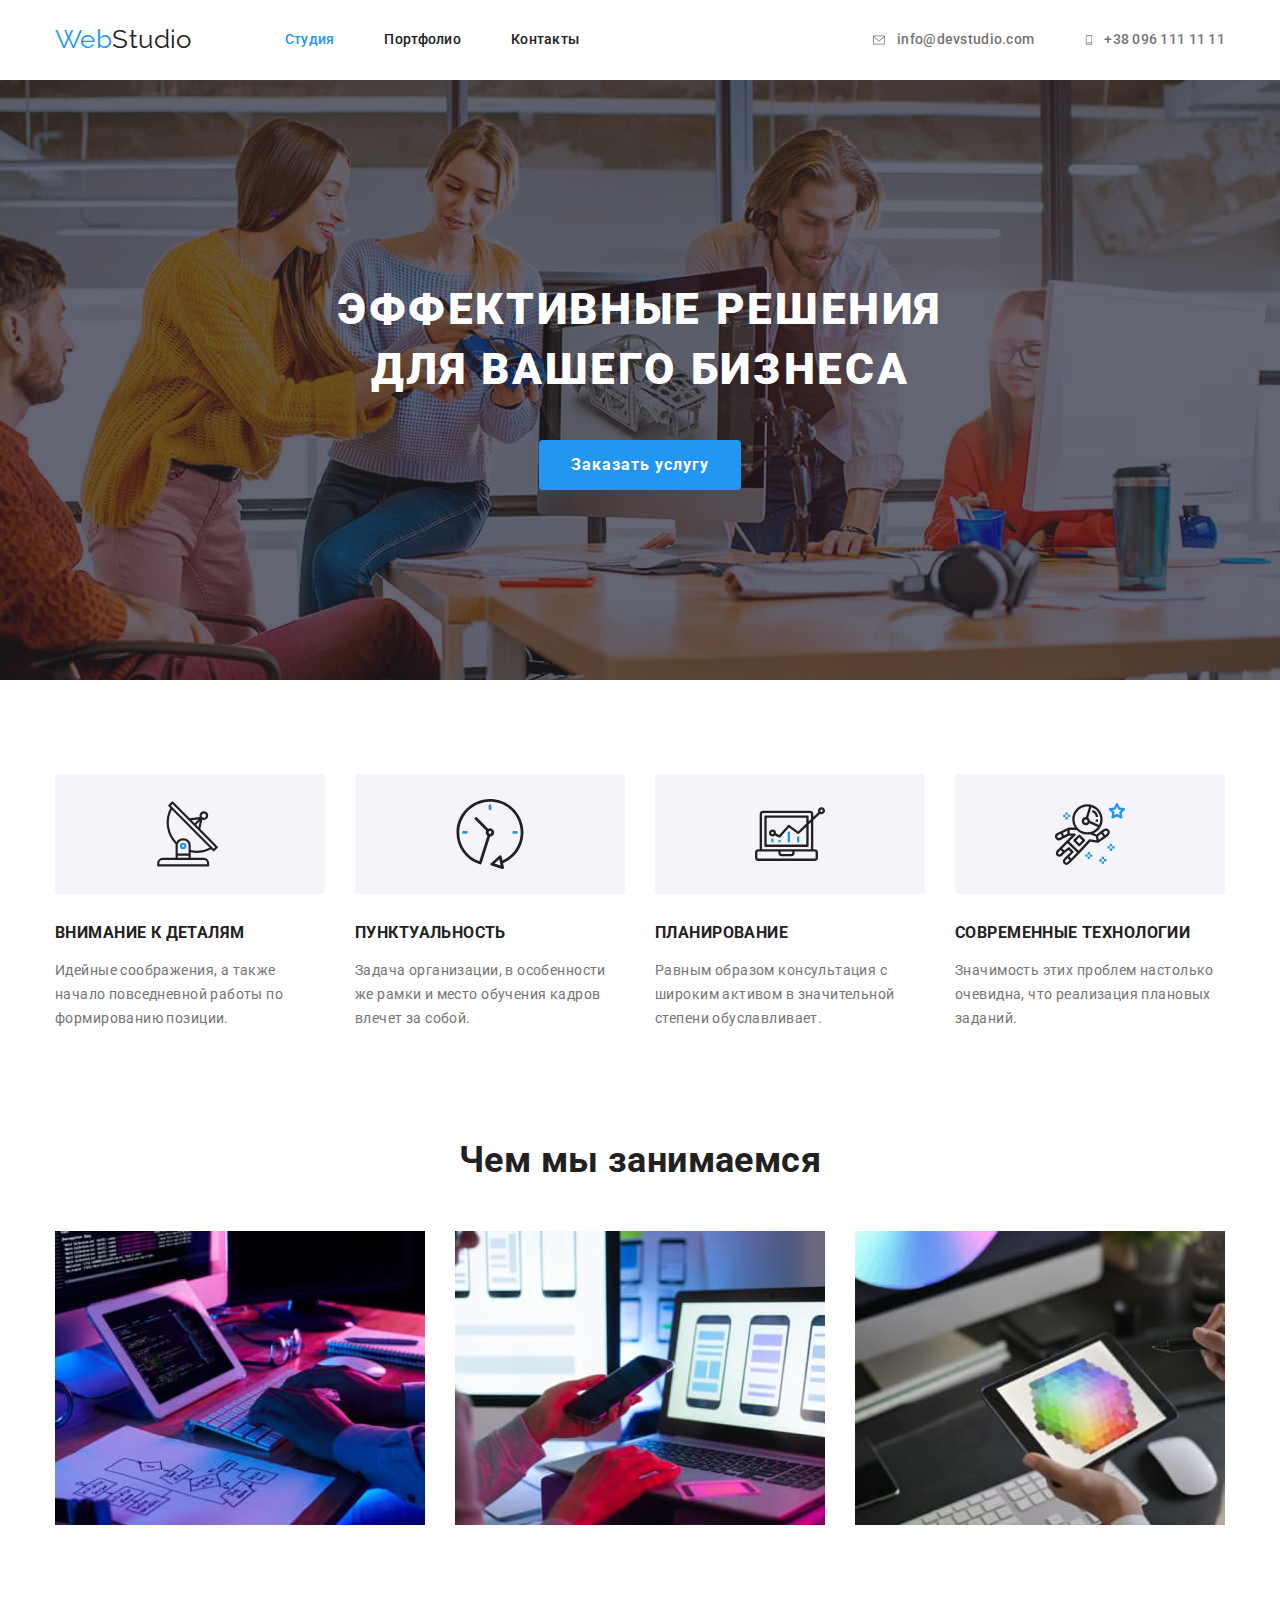
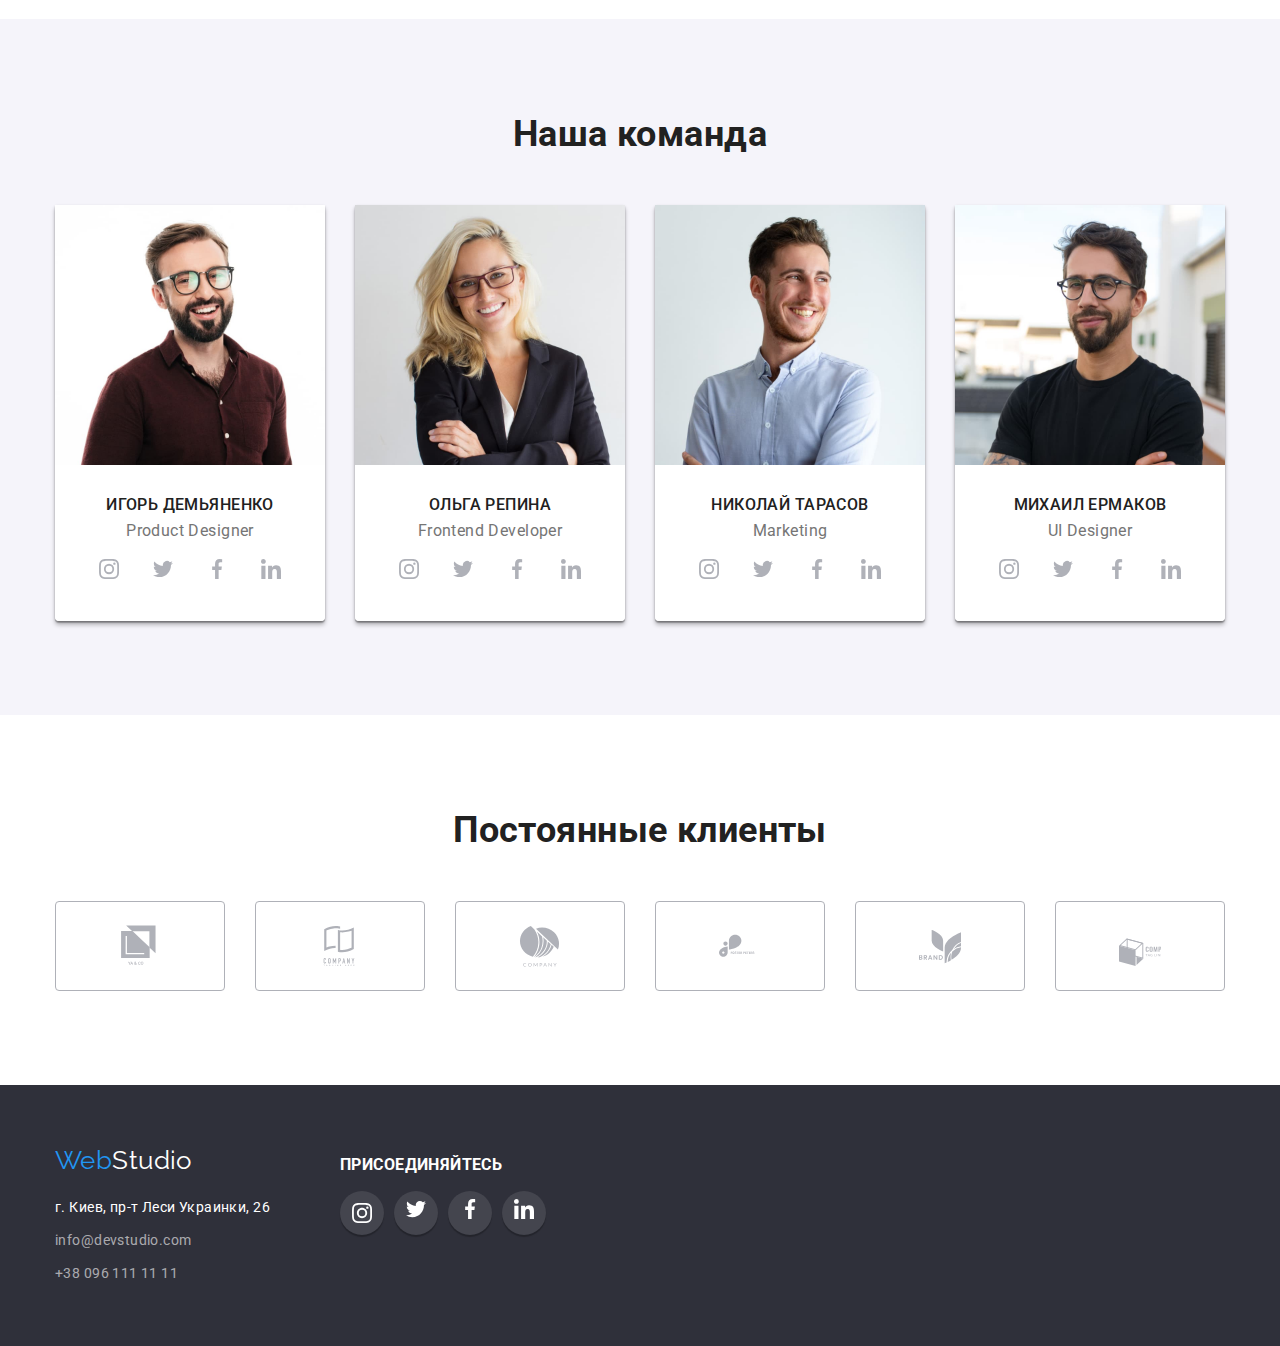
==== commit 1c5c664c: "Add svg sprite & CSS" ====
--- a/index.html
+++ b/index.html
@@ -18,14 +18,28 @@
                 <a href="./index.html" class="logo" lang="en"> Web<span class="accent">Studio</span></a>
                 <ul class="site-nav list">
                     <li class="item"><a href="" class="link current">Студия</a></li>
-                    <li class="item"><a href="./portfolio.html" class="link icon-email">Портфолио</a></li>
-                    <li class="item"><a href="" class="link icon-phone">Контакты</a></li>
+                    <li class="item"><a href="./portfolio.html" class="link">Портфолио</a></li>
+                    <li class="item"><a href="" class="link">Контакты</a></li>
                 </ul>
             </nav>
                       
             <ul class="contacts list">
-                <li class="item"><a href="mailto:info@devstudio.com" lang="en" class="link icon-email">info@devstudio.com</a></li>
-                <li class="item"><a href="tel:+380961111111" class="link icon-phone">+38 096 111 11 11</a></li>
+                <li class="item">
+                    <a href="mailto:info@devstudio.com" lang="en" class="contact-link"> 
+                        <svg class="contact-icon" width="16" height="12">
+                            <use href="./images/symbol-defs1.svg#icon-envelope"></use>
+                        </svg>
+                        info@devstudio.com
+                    </a>
+                </li>
+                <li class="item">
+                    <a href="tel:+380961111111" class="contact-link">
+                        <svg class="contact-icon" width="10" height="16">
+                            <use href="./images/symbol-defs1.svg#icon-vector"></use>
+                        </svg>
+                        +38 096 111 11 11
+                    </a>
+                </li>
             </ul>           
         </div>
     </header>
@@ -38,9 +52,34 @@
     </section>
 
     <!-- Наши особенности -->
-    <section>
-        <div class="container feature-list">
-            <h2 hidden>Наши особенности</h2>
+    <section class="section-features">
+        <div class="container">
+            <ul class="features-list">
+                <li class="feature-button">
+                    <svg class="feature-icon" width="65" height="70">
+                        <use href="./images/symbol-defs1.svg#icon-antenna"></use>
+                    </svg>
+                </li>
+                <li class="feature-button">
+                    <svg class="feature-icon" width="70" height="70">
+                        <use href="./images/symbol-defs1.svg#icon-clock"></use>
+                    </svg>
+                </li>
+                <li class="feature-button">
+                    <svg class="feature-icon" width="70" height="70">
+                        <use href="./images/symbol-defs1.svg#icon-diagram"></use>
+                    </svg>
+                </li>
+                <li class="feature-button">
+                    <svg class="feature-icon" width="70" height="70">
+                        <use href="./images/symbol-defs1.svg#icon-astronaut"></use>
+                    </svg> 
+                </li>
+            </ul>
+        </div>
+
+        <div class="container">
+            <h2 class="visually-hidden">Наши особенности</h2>
                 <ul class="features list">
                     <li class="item icon-details">
                         <h3 class="title">Внимание к деталям</h3>
@@ -77,19 +116,13 @@
 
             <ul class="services list">
                 <li class="item">
-                    <a href="">
-                        <img src="./images/programer-working-his-desk-office.jpg" alt="программист работает" width="370">
-                    </a>
-                </li>
-                <li class="item">
-                    <a href="">
-                        <img src="./images/developing-application-smartphones.jpg" alt="смартфон приложения" width="370">
-                    </a>
-                </li>
-                <li class="item">
-                    <a href="">
-                        <img src="./images/selection-graphic-tablet.jpg" alt="планшет графика" width="370">
-                    </a>   
+                    <img src="./images/programer-working-his-desk-office-opt.jpg" alt="программист работает" width="370">
+                </li>
+                <li class="item">
+                    <img src="./images/developing-application-smartphones-opt.jpg" alt="смартфон приложения" width="370">
+                </li>
+                <li class="item">
+                    <img src="./images/selection-graphic-tablet-opt.jpg" alt="планшет графика" width="370"> 
                 </li>
             </ul>
         </div>
@@ -102,31 +135,159 @@
 
             <ul class="members list">
                 <li class="item">
-                    <img src="./images/igor-demianenko.jpg" alt="Игорь Демьяненко дизайнер" width="270"> 
+                    <img src="./images/igor-demianenko-opt.jpg" alt="Игорь Демьяненко дизайнер" width="270"> 
+                   
                     <div class="members-item">
                         <h3 class="title">Игорь Демьяненко</h3>
-                        <p lang="en" class="role">Product Designer</p>   
-                    </div>
-                </li>
-                <li class="item">
-                    <img src="./images/olga-repina.jpg" alt="Ольга Репина разработчик" width="270">
+                         <p lang="en" class="role">Product Designer</p>
+                        
+                         <ul class="list team-socials">
+                            <li>
+                                <a href="https://www.instagram.com/" target="_blank" class="link social-link">
+                                    <svg class="social-icon" width="20" height="20">
+                                        <use href="./images/symbol-defs1.svg#icon-instagram"></use>
+                                    </svg>
+                                </a>
+                            </li>
+                            <li>
+                                <a href="https://twitter.com/" target="_blank" class="link social-link">
+                                    <svg class="social-icon" width="20" height="20">
+                                        <use href="./images/symbol-defs1.svg#icon-twitter"></use>
+                                    </svg>
+                                </a>
+                            </li>
+                            <li>
+                                <a href="https://www.facebook.com/" target="_blank" class="link social-link">
+                                    <svg class="social-icon" width="20" height="20">
+                                        <use href="./images/symbol-defs1.svg#icon-facebook"></use>
+                                    </svg>
+                                </a>
+                            </li>
+                            <li>
+                                <a href="https://www.linkedin.com/" target="_blank" class="link social-link">
+                                    <svg class="social-icon" width="20" height="20">
+                                        <use href="./images/symbol-defs1.svg#icon-linkedin"></use>
+                                    </svg>
+                                </a>
+                            </li>
+                        </ul>
+                    </div>     
+                </li>
+
+                <li class="item">
+                    <img src="./images/olga-repina-opt.jpg" alt="Ольга Репина разработчик" width="270">
                     <div class="members-item">
                         <h3 class="title">Ольга Репина</h3>
                         <p lang="en" class="role">Frontend Developer</p>
+
+                        <ul class="list team-socials">
+                            <li>
+                                <a href="https://www.instagram.com/" target="_blank" class="link social-link">
+                                    <svg class="social-icon" width="20" height="20">
+                                        <use href="./images/symbol-defs1.svg#icon-instagram"></use>
+                                    </svg>
+                                </a>
+                            </li>
+                            <li>
+                                <a href="https://twitter.com/" target="_blank" class="link social-link">
+                                    <svg class="social-icon" width="20" height="20">
+                                        <use href="./images/symbol-defs1.svg#icon-twitter"></use>
+                                    </svg>
+                                </a>
+                            </li>
+                            <li>
+                                <a href="https://www.facebook.com/" target="_blank" class="link social-link">
+                                    <svg class="social-icon" width="20" height="20">
+                                        <use href="./images/symbol-defs1.svg#icon-facebook"></use>
+                                    </svg>
+                                </a>
+                            </li>
+                            <li>
+                                <a href="https://www.linkedin.com/" target="_blank" class="link social-link">
+                                    <svg class="social-icon" width="20" height="20">
+                                        <use href="./images/symbol-defs1.svg#icon-linkedin"></use>
+                                    </svg>
+                                </a>
+                            </li>
+                        </ul>
                     </div>
                 </li>
+
                 <li class="item"> 
-                    <img src="./images/nikolai-tarasov.jpg" alt="Николай Тарасов маркетинг" width="270">
+                    <img src="./images/nikolai-tarasov-opt.jpg" alt="Николай Тарасов маркетинг" width="270">
                     <div class="members-item">
                         <h3 class="title">Николай Тарасов</h3>
                         <p lang="en" class="role">Marketing</p>
+
+                        <ul class="list team-socials">
+                            <li>
+                                <a href="https://www.instagram.com/" target="_blank" class="link social-link">
+                                    <svg class="social-icon" width="20" height="20">
+                                        <use href="./images/symbol-defs1.svg#icon-instagram"></use>
+                                    </svg>
+                                </a>
+                            </li>
+                            <li>
+                                <a href="https://twitter.com/" target="_blank" class="link social-link">
+                                    <svg class="social-icon" width="20" height="20">
+                                        <use href="./images/symbol-defs1.svg#icon-twitter"></use>
+                                    </svg>
+                                </a>
+                            </li>
+                            <li>
+                                <a href="https://www.facebook.com/" target="_blank" class="link social-link">
+                                    <svg class="social-icon" width="20" height="20">
+                                        <use href="./images/symbol-defs1.svg#icon-facebook"></use>
+                                    </svg>
+                                </a>
+                            </li>
+                            <li>
+                                <a href="https://www.linkedin.com/" target="_blank" class="link social-link">
+                                    <svg class="social-icon" width="20" height="20">
+                                        <use href="./images/symbol-defs1.svg#icon-linkedin"></use>
+                                    </svg>
+                                </a>
+                            </li>
+                        </ul>
                     </div>
                 </li>
-                <li class="item">
-                    <img src="./images/mikhail-yermakov.jpg" alt="Михаил Ермаков дизайнер" width="270">
+
+                <li class="item">
+                    <img src="./images/mikhail-yermakov-opt.jpg" alt="Михаил Ермаков дизайнер" width="270">
                     <div class="members-item">
                         <h3 class="title">Михаил Ермаков</h3>
                         <p lang="en" class="role">UI Designer</p>
+
+                        <ul class="list team-socials">
+                            <li>
+                                <a href="https://www.instagram.com/" target="_blank" class="link social-link">
+                                    <svg class="social-icon" width="20" height="20">
+                                        <use href="./images/symbol-defs1.svg#icon-instagram"></use>
+                                    </svg>
+                                </a>
+                            </li>
+                            <li>
+                                <a href="https://twitter.com/" target="_blank" class="link social-link">
+                                    <svg class="social-icon" width="20" height="20">
+                                        <use href="./images/symbol-defs1.svg#icon-twitter"></use>
+                                    </svg>
+                                </a>
+                            </li>
+                            <li>
+                                <a href="https://www.facebook.com/" target="_blank" class="link social-link">
+                                    <svg class="social-icon" width="20" height="20">
+                                        <use href="./images/symbol-defs1.svg#icon-facebook"></use>
+                                    </svg>
+                                </a>
+                            </li>
+                            <li>
+                                <a href="https://www.linkedin.com/" target="_blank" class="link social-link">
+                                    <svg class="social-icon" width="20" height="20">
+                                        <use href="./images/symbol-defs1.svg#icon-linkedin"></use>
+                                    </svg>
+                                </a>
+                            </li>
+                        </ul>
                     </div>
                 </li>
             </ul>
@@ -134,11 +295,63 @@
     </section>
     </main>
 
+    <!-- Постоянные клиенты -->
+    <section class="section-clients">
+        <div class="container">
+            <h2 class="section-title">Постоянные клиенты</h2>
+
+            <ul class="clients">
+                <li>
+                    <a href="" target="_blank" class="client-link">
+                        <svg class="client-icon" width="44" height="49">
+                            <use href="./images/symbol-defs1.svg#icon-client1"></use>
+                        </svg>
+                    </a>
+                </li>
+                <li>
+                    <a href="" target="_blank" class="client-link">
+                        <svg class="client-icon" width="40" height="52">
+                            <use href="./images/symbol-defs1.svg#icon-client2"></use>
+                        </svg>
+                    </a>
+                </li>
+                <li>
+                    <a href="" target="_blank" class="client-link">
+                        <svg class="client-icon" width="41" height="43">
+                            <use href="./images/symbol-defs1.svg#icon-client3"></use>
+                        </svg>
+                    </a>
+                </li>
+                <li>
+                    <a href="" target="_blank" class="client-link">
+                        <svg class="client-icon" width="80" height="42">
+                            <use href="./images/symbol-defs1.svg#icon-client4"></use>
+                        </svg>
+                    </a>
+                </li>
+                <li>
+                    <a href="" target="_blank" class="client-link">
+                        <svg class="client-icon" width="59" height="47">
+                            <use href="./images/symbol-defs1.svg#icon-client5"></use>
+                        </svg>
+                    </a>
+                </li>
+                <li>
+                    <a href="" target="_blank" class="client-link">
+                        <svg class="client-icon" width="88" height="45">
+                            <use href="./images/symbol-defs1.svg#icon-client6"></use>
+                        </svg>
+                    </a>
+                </li>
+            </ul>
+        </div>
+    </section>
+
     <!-- Футер -->
     <footer class="address">
-        <div class="container address-nav">
-            <a href="./" class="logo" lang="en">Web<span class="accent-footer">Studio</span></a>
-
+        <div class="container footer-flex">
+            <div class="address-nav">
+                <a href="./" class="logo" lang="en">Web<span class="accent-footer">Studio</span></a>
                 <address>
                     <ul class="address list">
                         <li class="item"><a href="https://goo.gl/maps/F7UoxzN7m9sb4z4G9" target="_blank" rel="noopener noreferer" class="link">г. Киев, пр-т Леси Украинки, 26</a></li>  
@@ -146,6 +359,41 @@
                         <li><a href="tel:+380961111111" class="contact">+38 096 111 11 11</a></li>
                     </ul>
                 </address>
+            </div>
+
+            <div class="socials-container">
+                <h3 class="social-title">Присоединяйтесь</h3>
+                <ul class="social-nav list">
+                    <li>
+                        <a href="https://www.instagram.com/" target="_blank" class="social1-link">
+                            <svg class="social1-icon" width="20" height="20">
+                                <use href="./images/symbol-defs1.svg#icon-instagram2"></use>
+                            </svg>
+                        </a>
+                    </li>
+                    <li class="social1-link">
+                        <a href="https://twitter.com/" target="_blank">
+                            <svg class="social1-icon" width="20" height="20">
+                                <use href="./images/symbol-defs1.svg#icon-twitter2"></use>
+                            </svg>
+                        </a>
+                    </li>
+                    <li class="social1-link">
+                        <a href="https://www.facebook.com/" target="_blank">
+                            <svg class="social1-icon" width="20" height="20">
+                                <use href="./images/symbol-defs1.svg#icon-facebook2"></use>
+                            </svg>
+                        </a>
+                    </li>
+                    <li class="social1-link">
+                        <a href="https://www.linkedin.com/" target="_blank">
+                            <svg class="social1-icon" width="20" height="20">
+                                <use href="./images/symbol-defs1.svg#icon-linkedin2"></use>
+                            </svg>
+                        </a>
+                    </li>
+                </ul>
+            </div>
         </div>
     </footer>
   </body>
--- a/css/styles.css
+++ b/css/styles.css
@@ -6,7 +6,8 @@
 /* основной цвет фона background: #FFFFFF; */
 /* вторичный цвет фона background: #2F303A; */
 /* дополнительный цвет фона background: #F5F4FA; */
-/*цвет линии: #ECECEC; */
+/* цвет линии хэдер color: #ECECEC; */
+/* цвет иконки color: #AFB1B8 */
 
 :root {
     --primary-text-color: #757575;
@@ -18,6 +19,7 @@
     --secondary-bg-color: #2F303A;
     --border-line-color: #EEEEEE;
     --additional-line-color: #ECECEC;
+    --icon-color: #AFB1B8;
 }
 
 html {
@@ -51,6 +53,17 @@
     padding-right: 15px;
 }
 
+.visually-hidden {
+    position: absolute !important;
+    clip: rect(1px 1px 1px 1px);
+    clip: rect(1px, 1px, 1px, 1px);
+    padding: 0 !important;
+    border: 0 !important;
+    height: 1px !important;
+    width: 1px !important;
+    overflow: hidden;
+  }
+
 /* logo */
 .logo {
     display: block;
@@ -114,13 +127,15 @@
     display: flex;
     margin-left: auto;
     align-items: center;
+    list-style: none;
+    justify-content: space-between;
 }
 
 .contacts .item + .item {
     margin-left: 50px;
 }
 
-.contacts .link {
+.contact-link {
     display: inline-flex;
     padding-top: 32px;
     padding-bottom: 32px;
@@ -133,30 +148,22 @@
     text-decoration: none;
 }
 
-.contacts .link::before {
-    content:'';
+.contact-icon {
+    display: inline-flex;
     margin-right: 10px;
-
-    background-repeat: no-repeat;
-    background-position: center;
-}
-
-.icon-email::before {
-    background-image: url('../images/icon-envelope.svg');
-    width: 16px;
-    height: 12px;
-}
-
-.icon-phone::before {
-    background-image: url('../images/icon-vector.svg');
-    width: 10px;
-    height: 16px;
-}
-
-.contacts .link:hover,
-.contacts .link:focus {
+    fill: var(--primary-text-color);
+}
+
+.contact-link:hover >.contact-icon,
+.contact-link:focus >.contact-icon { 
+    fill: var(--accent-color);
+}
+
+.contact-link:hover,
+.contact-link:focus {
     color: var(--accent-color);
 }
+
 
 /* стили для index.html */
 
@@ -177,7 +184,6 @@
     margin-left: auto;
     margin-right: auto;
     background-color: var(--secondary-bg-color);
-    /*outline: 2px solid tomato;*/
     background-image: linear-gradient(
         to right,
         rgba(47, 48, 58, 0.4),
@@ -203,44 +209,21 @@
     margin-bottom: 10;
 }
 
+.section-features {
+    padding-top: 94px;
+    padding-bottom: 94px;
+}
+
 .features {
     display: flex;
     flex-wrap: wrap;
+    justify-content: space-between;
 }
 
 .features .item {
     width: 270px;
 }
 
-.features .item::before {
-    display: block;
-    content: '';
-    height: 120px;
-    /*outline: 2px solid tomato;*/
-    margin-bottom: 30px;
-    border-radius: 4px;
-
-    background-repeat: no-repeat;
-    background-position: center;
-    background-color: var(--additional-bg-color);
-}
-
-.icon-details::before {
-    background-image: url('../images/icon-antenna.svg');
-}
-
-.icon-punctuality::before {
-    background-image: url('../images/icon-clock.svg');
-}
-
-.icon-planning::before {
-    background-image: url('../images/icon-diagram.svg');
-}
-
-.icon-technologies::before {
-    background-image: url('../images/icon-astronaut.svg');
-}
-
 .features .item:not(:last-child) {
     margin-right: 30px;
 }
@@ -250,9 +233,23 @@
     margin-bottom: 0;
 }
 
-.feature-list {
-    padding-top: 94px;
-    padding-bottom: 94px;
+.features-list {
+    display: flex;
+    margin-bottom: 30px; 
+    padding: 0;
+    margin-top: 0;
+    list-style: none;
+    justify-content: space-between;
+}
+
+.feature-button {
+    display: inline-block;
+    width: 270px;
+    height: 120px;
+    padding: 25px 100px;
+    box-sizing: border-box;
+    border-radius: 4px;
+    background-color: var(--additional-bg-color);
 }
 
 /* section */
@@ -293,7 +290,7 @@
     text-align: center;
 }
 
-.members .role {
+.role {
     font-size: 16px;
     line-height: 1.19px;
     text-align: center;
@@ -306,11 +303,9 @@
 
 }
 
-.section-team p {
-    margin-top: 0;
-    margin-bottom: 0;
-    display: inline-block;
-    
+.members-item p {  
+    margin-bottom: 16px;
+    padding: 0;
 }
 
 .members-item {
@@ -325,6 +320,15 @@
     border-bottom-right-radius: 4px;
 }
 
+.work-nav .title {
+    color: var(--title-text-color);
+    font-weight: 700;
+    font-size: 18px;
+    line-height: 2;
+    letter-spacing: 0.06em;
+    margin-bottom: 4px;
+}
+
 .members {
     display: flex;
     flex-wrap: wrap;
@@ -340,6 +344,87 @@
 
 .members .item:not(:last-child) {
     margin-right: 30px;
+}
+
+.team-socials {
+    display: flex;
+    padding: 0;
+    margin-right: 32px;
+    margin-left: 32px;
+    width: 206px;
+    height: 44px;
+    list-style: none;
+    justify-content: space-between;
+}
+
+.social-link {
+    display: inline-flex;
+    justify-content: center;
+    align-items: center;
+    width: 44px;
+    height: 44px;
+    padding: 0;
+    margin: 0;
+    box-sizing: border-box;
+    border-radius: 50%;
+    background-color: var(--white-color);
+}
+
+.social-icon {
+    display: inline-flex;
+    align-items: center;
+    fill: var(--icon-color);
+}
+
+.social-icon:hover {
+    fill: var(--white-color);
+}
+
+.social-link:hover {
+    box-shadow: 0px 4px 4px rgba(0, 0, 0, 0.25);
+    background-color: var(--accent-color);
+}
+
+/* regular customers */
+.section-clients {
+    padding-top: 94px;
+    padding-bottom: 94px;
+}
+
+.clients {
+    display: flex;
+    padding: 0;
+    margin: 0;
+    list-style: none;
+    justify-content: space-between;
+}
+
+.client-link {
+    display: inline-flex;
+    width: 170px;
+    height: 90px;
+    padding: 20px 63px;
+    border: 1px solid var(--icon-color);
+    border-radius: 4px;
+    align-items: center;
+}
+
+.clients .client-link:not(:last-child) {
+    margin-right: 30px;
+}
+
+.client-link:hover,
+.client-link:focus {
+    border-color: var(--accent-color);
+}
+
+.client-icon {
+    fill: var(--icon-color);
+    
+}
+
+.client-icon:hover {
+    fill: var(--accent-color);
 }
 
 /* button */
@@ -365,7 +450,6 @@
     letter-spacing: 0.06em;
 }
 
-
 /* footer */
 .logo .accent-footer {
     color: var(--white-color);
@@ -377,7 +461,6 @@
     font-size: 14px;
     line-height: 1.7;
     text-decoration: none;
-    
 }
 
 .address .contact {
@@ -395,7 +478,6 @@
 .address-nav {
     padding-top: 60px;
     padding-bottom: 60px;
-
 }
 
 .address-nav .logo {
@@ -405,6 +487,62 @@
 
 .address .item {
     margin-bottom: 9px;
+}
+
+.footer-flex {
+    display: flex;
+    flex-wrap: wrap;
+}
+
+.socials-container {
+    display: inline-block;
+    padding: 0;
+    margin-left: 70px;
+    margin-top: 70px;
+    margin-bottom: 100px;
+    width: 206px;
+    height: 80px;
+}
+
+.social-nav {
+    display: flex;
+    padding: 0;
+    margin: 0;
+    list-style: none;
+    justify-content: space-between;
+}
+
+.social-title {
+    color: var(--white-color);
+    font-weight: 700;
+    line-height: 1.17;
+    text-transform: uppercase;
+    margin-top: 0;
+    margin-bottom: 20;
+
+}
+
+.social1-link {
+    display: inline-flex;
+    justify-content: center;
+    align-items: center;
+    width: 44px;
+    height: 44px;
+    padding: 0;
+    margin: 0;
+    box-sizing: border-box;
+    border-radius: 50%;
+    background-color: rgba(255, 255, 255, 0.1);
+    box-shadow: 0px 2px 1px rgba(0, 0, 0, 0.25)
+}
+
+.social1-link:hover{
+    background-color: var(--accent-color);
+}
+
+.social1-icon {
+    display: inline-flex;
+    align-items: center;
 }
 
 /* стили для potfolio.html */
@@ -448,6 +586,10 @@
     justify-content: space-between;
 }
 
+.portfolio-nav .item {
+    box-shadow: 0px 4px 4px rgba(0, 0, 0, 0.25)
+}
+
 .flex-container {
     margin-right: auto;
     margin-left: auto;
@@ -465,9 +607,9 @@
 
 .work-nav {
     display: flex;
-    flex-wrap: wrap;
-    
-}
+    flex-wrap: wrap;   
+}
+
 .work-nav .title {
     color: var(--title-text-color);
     font-weight: 700;
@@ -477,7 +619,7 @@
     margin-bottom: 4px;
 }
 
-.work-nav .description {
+.description {
     color: var(--primary-text-color);
     font-size: 16px;
     line-height: 1.88;
@@ -503,6 +645,10 @@
     box-shadow: none;
 }
 
+.work-nav .item:hover {
+    box-shadow: 0px 4px 4px rgba(0, 0, 0, 0.25)
+}
+
 .work-nav .item:nth-child(3n) {
     margin-right: 0;
 }
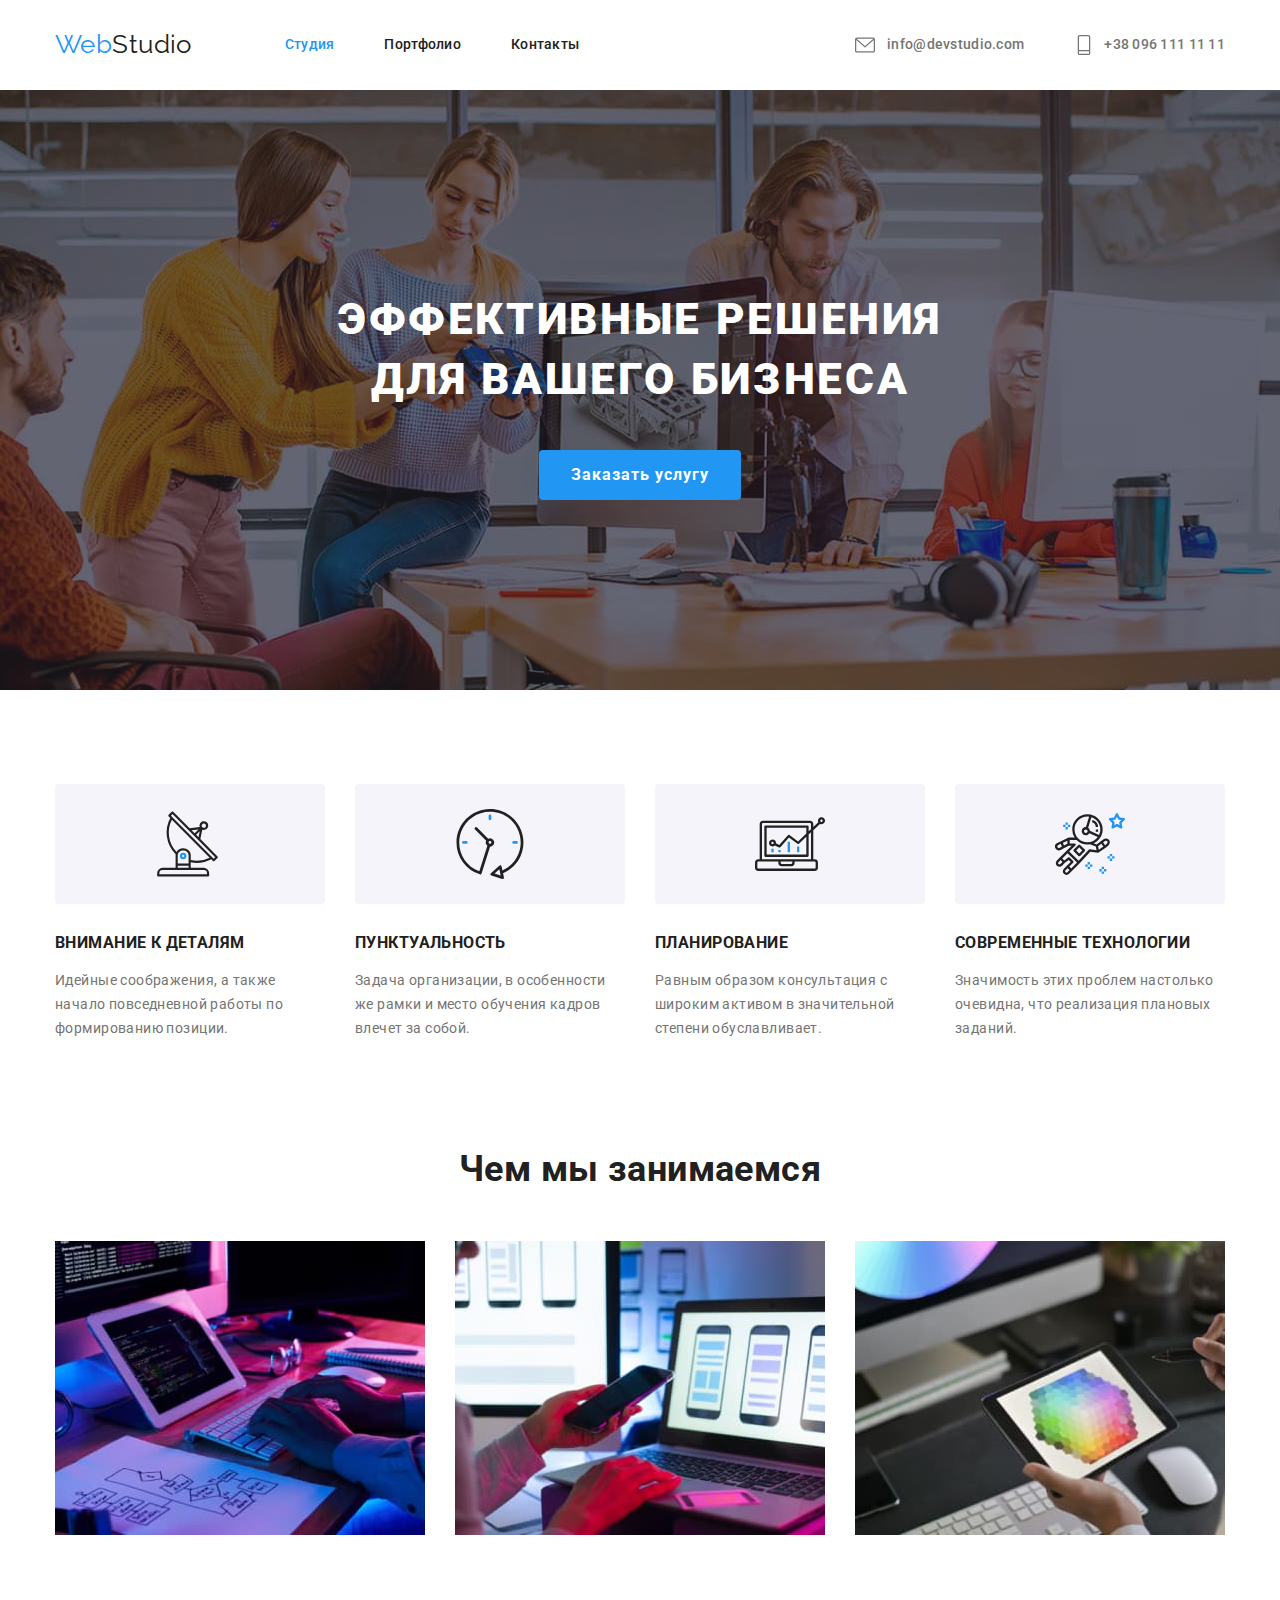
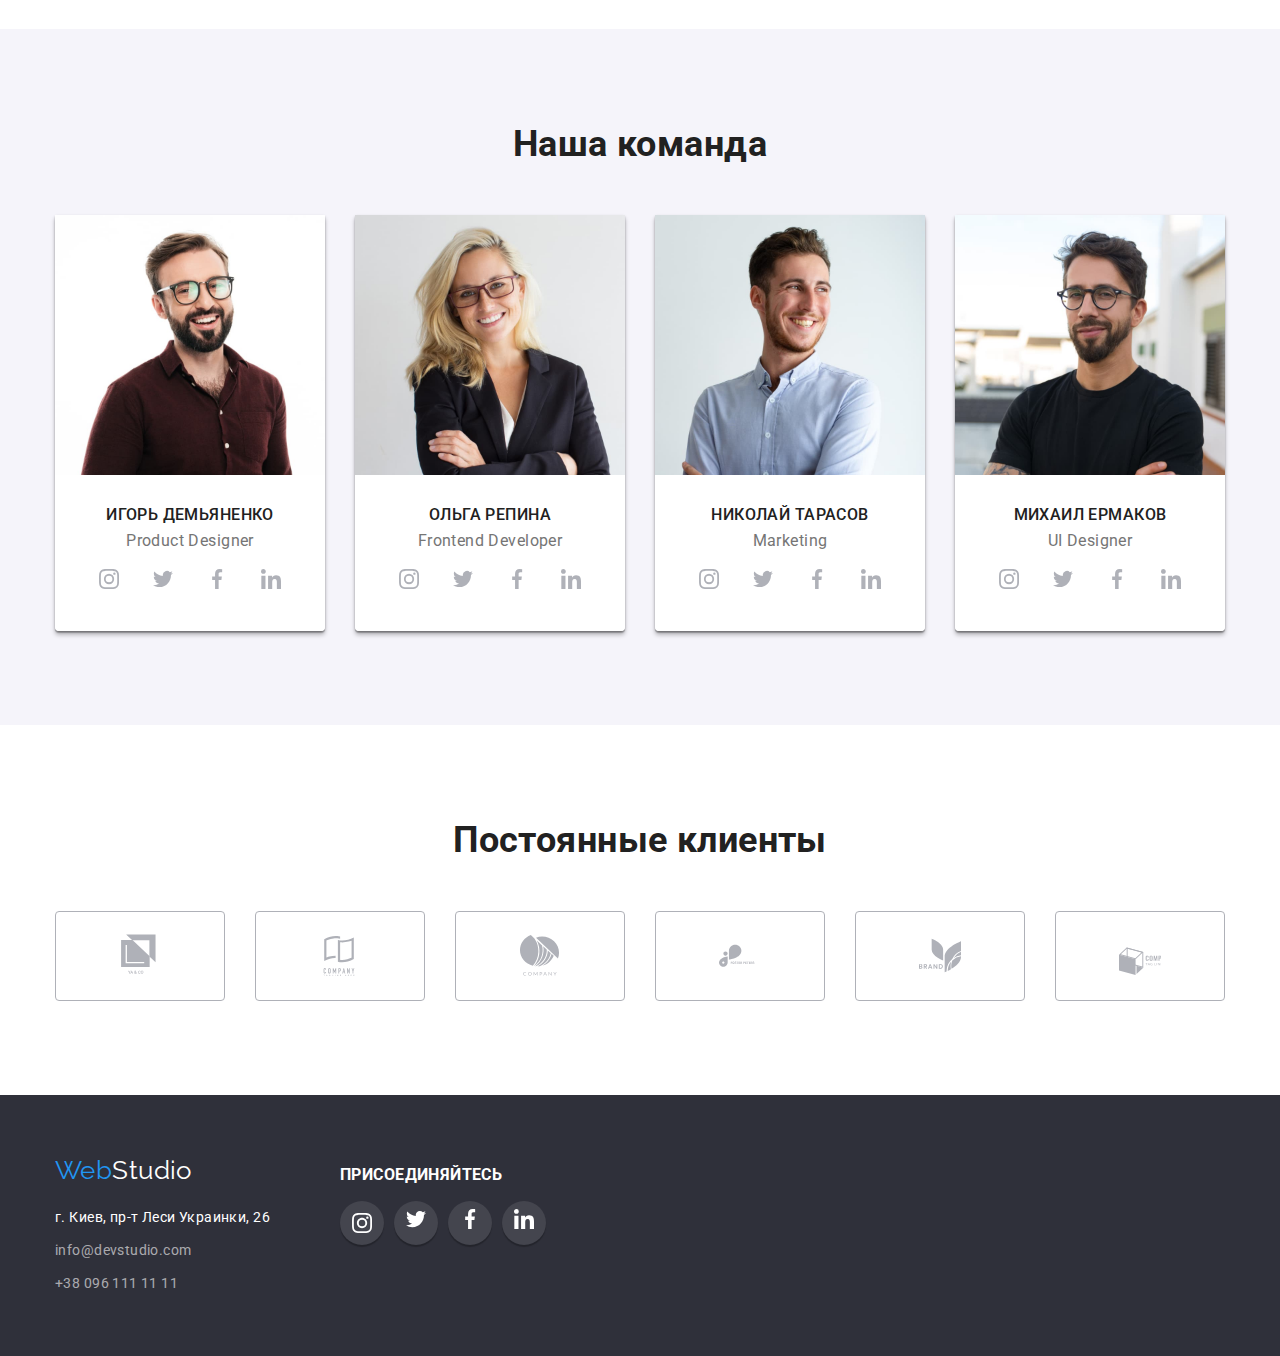
==== commit 9ba1d4d8: "Add portfolio header line & icons focus" ====
--- a/index.html
+++ b/index.html
@@ -26,7 +26,7 @@
             <ul class="contacts list">
                 <li class="item">
                     <a href="mailto:info@devstudio.com" lang="en" class="contact-link"> 
-                        <svg class="contact-icon" width="16" height="12">
+                        <svg class="contact-icon" width="24" height="20">
                             <use href="./images/symbol-defs1.svg#icon-envelope"></use>
                         </svg>
                         info@devstudio.com
@@ -34,7 +34,7 @@
                 </li>
                 <li class="item">
                     <a href="tel:+380961111111" class="contact-link">
-                        <svg class="contact-icon" width="10" height="16">
+                        <svg class="contact-icon" width="20" height="26">
                             <use href="./images/symbol-defs1.svg#icon-vector"></use>
                         </svg>
                         +38 096 111 11 11
--- a/css/styles.css
+++ b/css/styles.css
@@ -376,7 +376,8 @@
     fill: var(--icon-color);
 }
 
-.social-icon:hover {
+.social-icon:hover,
+.social-icon:focus {
     fill: var(--white-color);
 }
 
@@ -423,7 +424,8 @@
     
 }
 
-.client-icon:hover {
+.client-icon:hover,
+.client-icon:focus {
     fill: var(--accent-color);
 }
 
@@ -536,7 +538,8 @@
     box-shadow: 0px 2px 1px rgba(0, 0, 0, 0.25)
 }
 
-.social1-link:hover{
+.social1-link:hover, 
+.social1-link:focus {
     background-color: var(--accent-color);
 }
 
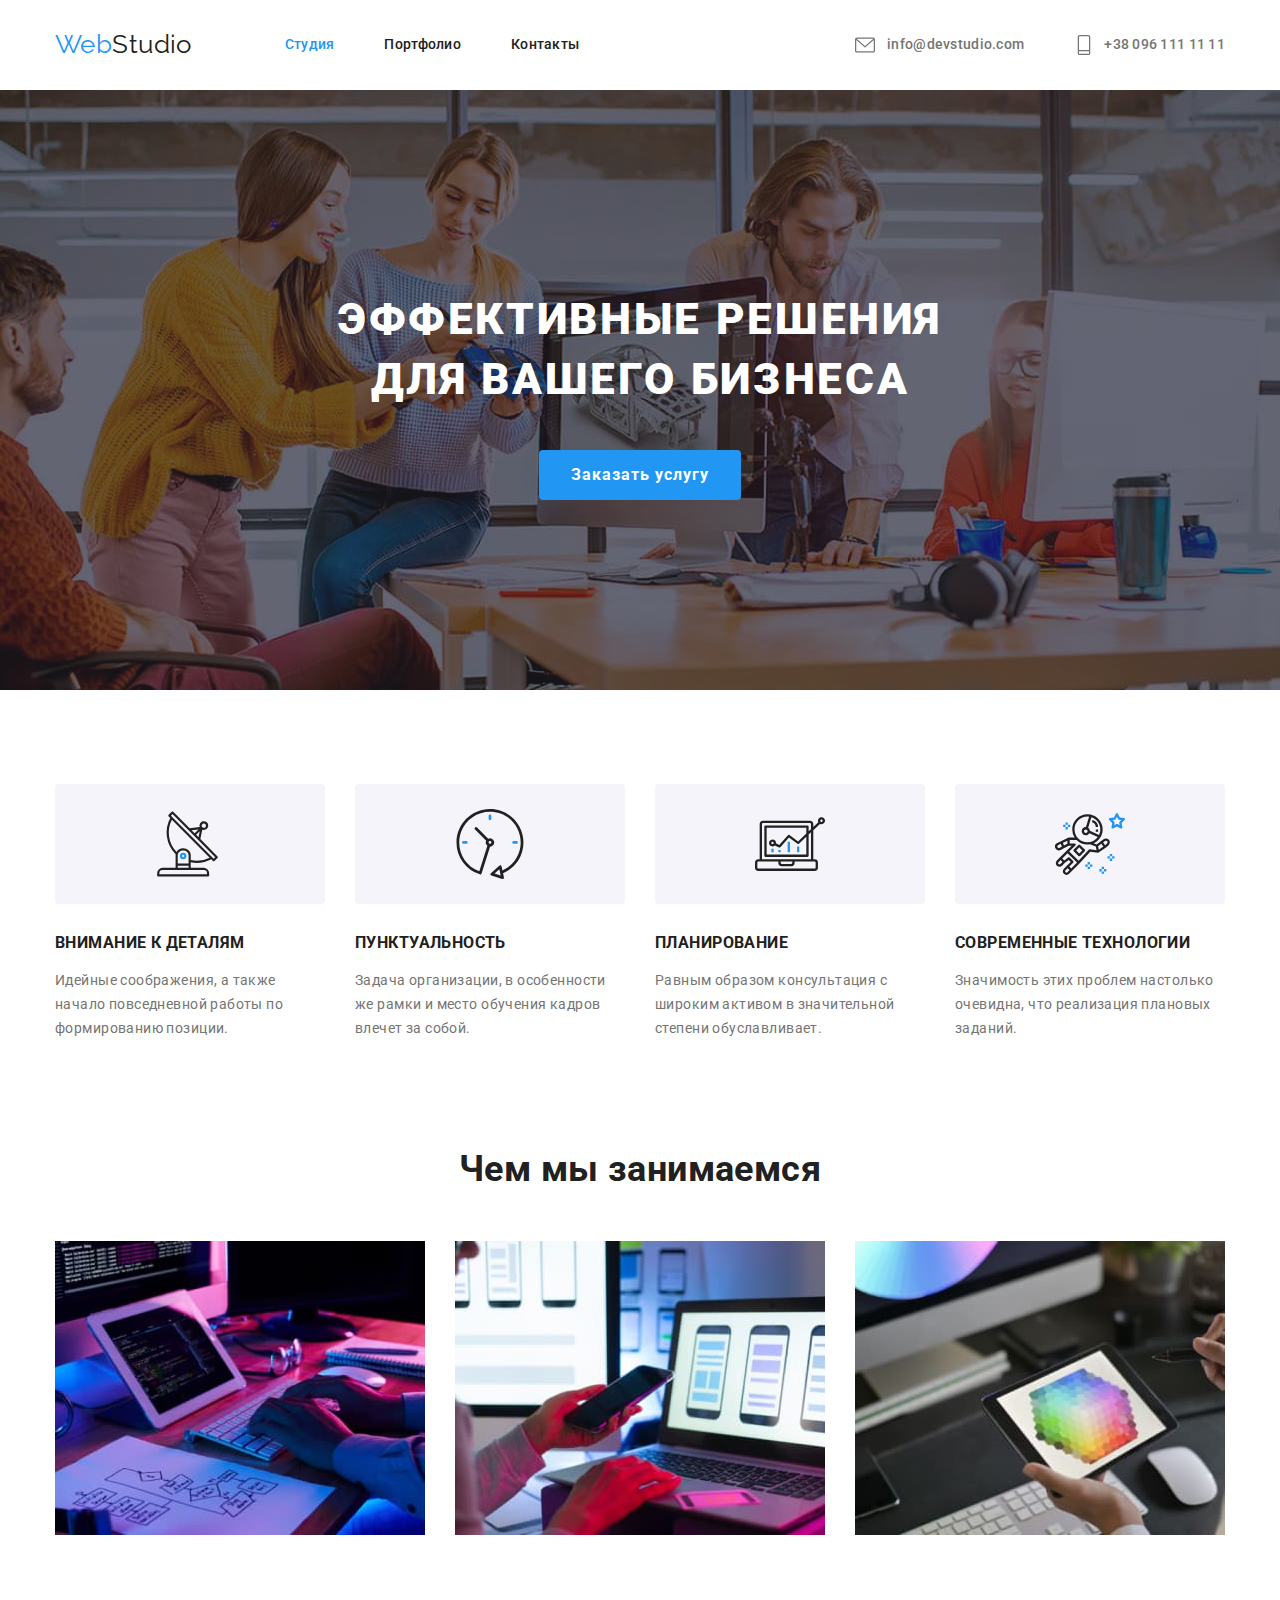
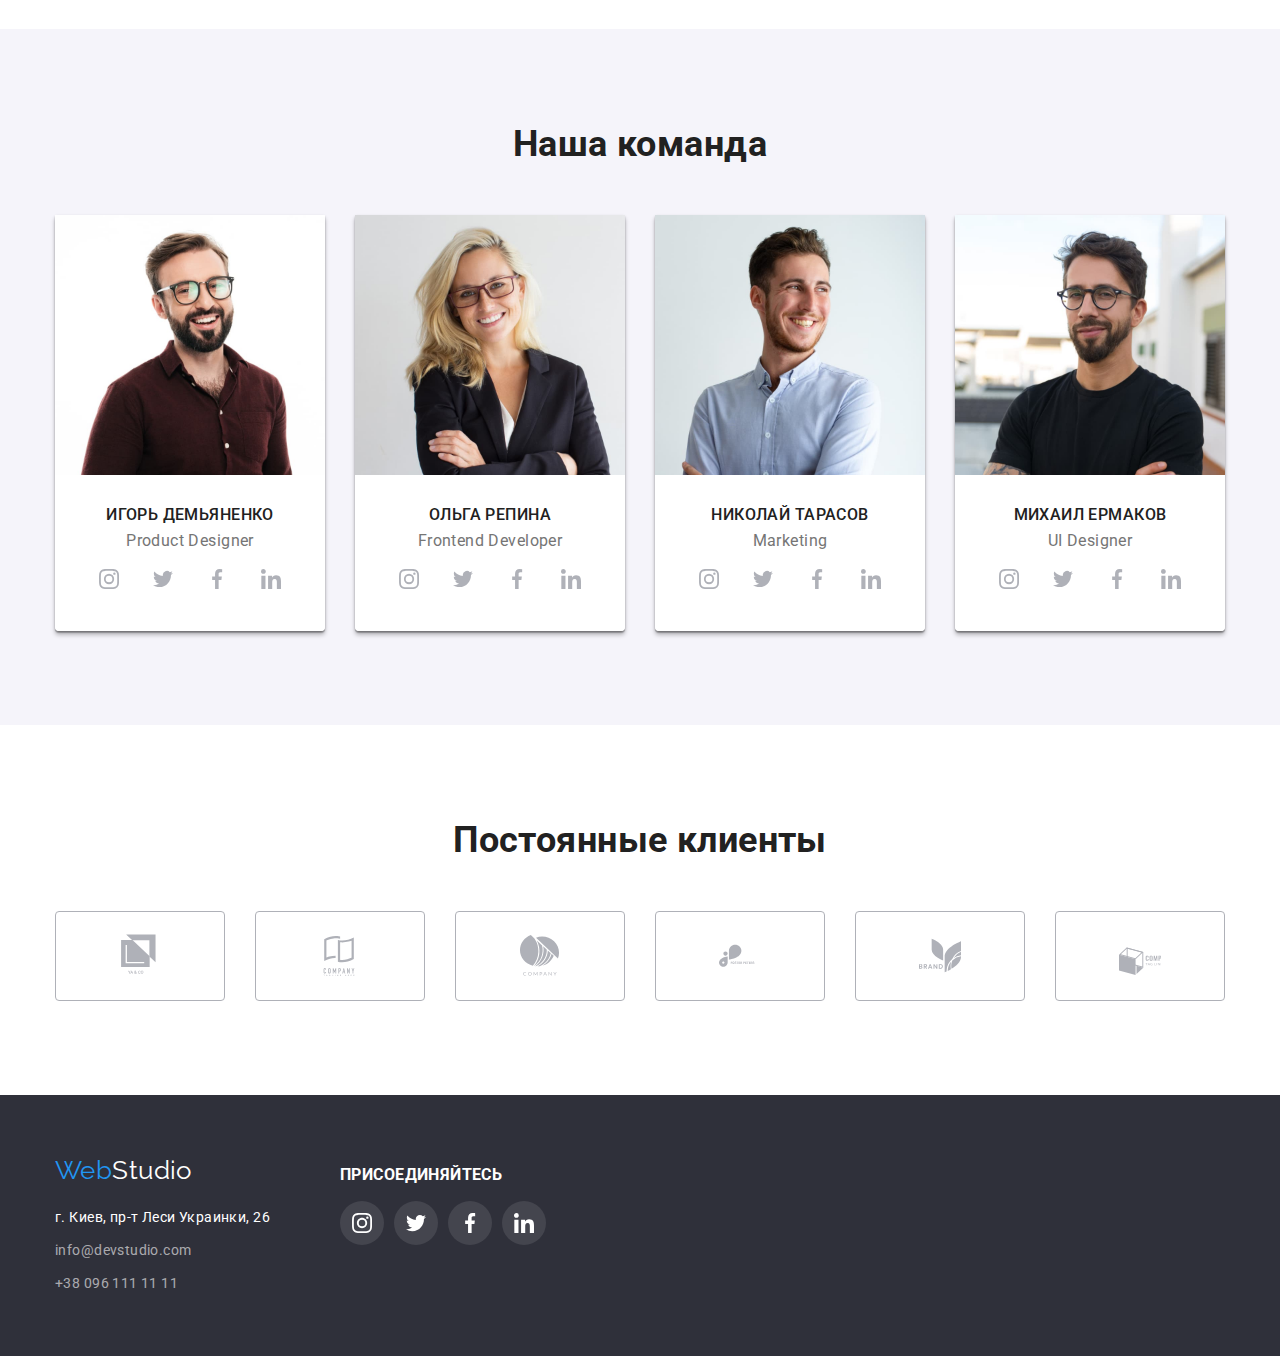
==== commit aaaa26ea: "Add icons' focus" ====
--- a/index.html
+++ b/index.html
@@ -371,22 +371,22 @@
                             </svg>
                         </a>
                     </li>
-                    <li class="social1-link">
-                        <a href="https://twitter.com/" target="_blank">
+                    <li>
+                        <a href="https://twitter.com/" target="_blank" class="social1-link">
                             <svg class="social1-icon" width="20" height="20">
                                 <use href="./images/symbol-defs1.svg#icon-twitter2"></use>
                             </svg>
                         </a>
                     </li>
-                    <li class="social1-link">
-                        <a href="https://www.facebook.com/" target="_blank">
+                    <li>
+                        <a href="https://www.facebook.com/" target="_blank" class="social1-link">
                             <svg class="social1-icon" width="20" height="20">
                                 <use href="./images/symbol-defs1.svg#icon-facebook2"></use>
                             </svg>
                         </a>
                     </li>
-                    <li class="social1-link">
-                        <a href="https://www.linkedin.com/" target="_blank">
+                    <li>
+                        <a href="https://www.linkedin.com/" target="_blank" class="social1-link">
                             <svg class="social1-icon" width="20" height="20">
                                 <use href="./images/symbol-defs1.svg#icon-linkedin2"></use>
                             </svg>
--- a/css/styles.css
+++ b/css/styles.css
@@ -376,14 +376,20 @@
     fill: var(--icon-color);
 }
 
-.social-icon:hover,
-.social-icon:focus {
+.social-icon:hover {
     fill: var(--white-color);
 }
 
-.social-link:hover {
+.social-link:hover,
+.social-link:focus {
     box-shadow: 0px 4px 4px rgba(0, 0, 0, 0.25);
     background-color: var(--accent-color);
+    outline: none;
+}
+
+.social-link:hover .social-icon,
+.social-link:focus .social-icon {
+    fill: var(--white-color);
 }
 
 /* regular customers */
@@ -417,6 +423,7 @@
 .client-link:hover,
 .client-link:focus {
     border-color: var(--accent-color);
+    outline: none;
 }
 
 .client-icon {
@@ -424,8 +431,8 @@
     
 }
 
-.client-icon:hover,
-.client-icon:focus {
+.client-link:hover .client-icon,
+.client-link:focus .client-icon {
     fill: var(--accent-color);
 }
 
@@ -534,18 +541,26 @@
     margin: 0;
     box-sizing: border-box;
     border-radius: 50%;
-    background-color: rgba(255, 255, 255, 0.1);
-    box-shadow: 0px 2px 1px rgba(0, 0, 0, 0.25)
-}
-
-.social1-link:hover, 
-.social1-link:focus {
-    background-color: var(--accent-color);
+    background-color: rgba(255, 255, 255, 0.1); 
 }
 
 .social1-icon {
     display: inline-flex;
     align-items: center;
+    fill: var(--white-color)
+}
+
+.social-nav a:hover,
+.social-nav a:focus {
+    background-color: var(--accent-color);
+    box-shadow: 0px 4px 4px rgba(0, 0, 0, 0.25);
+    outline: none;
+}
+
+.social1-link:hover .social1-icon,
+.social1-link:focus .social1-icon {
+    background-color: var(--accent-color);
+    fill: var(--white-color);
 }
 
 /* стили для potfolio.html */
